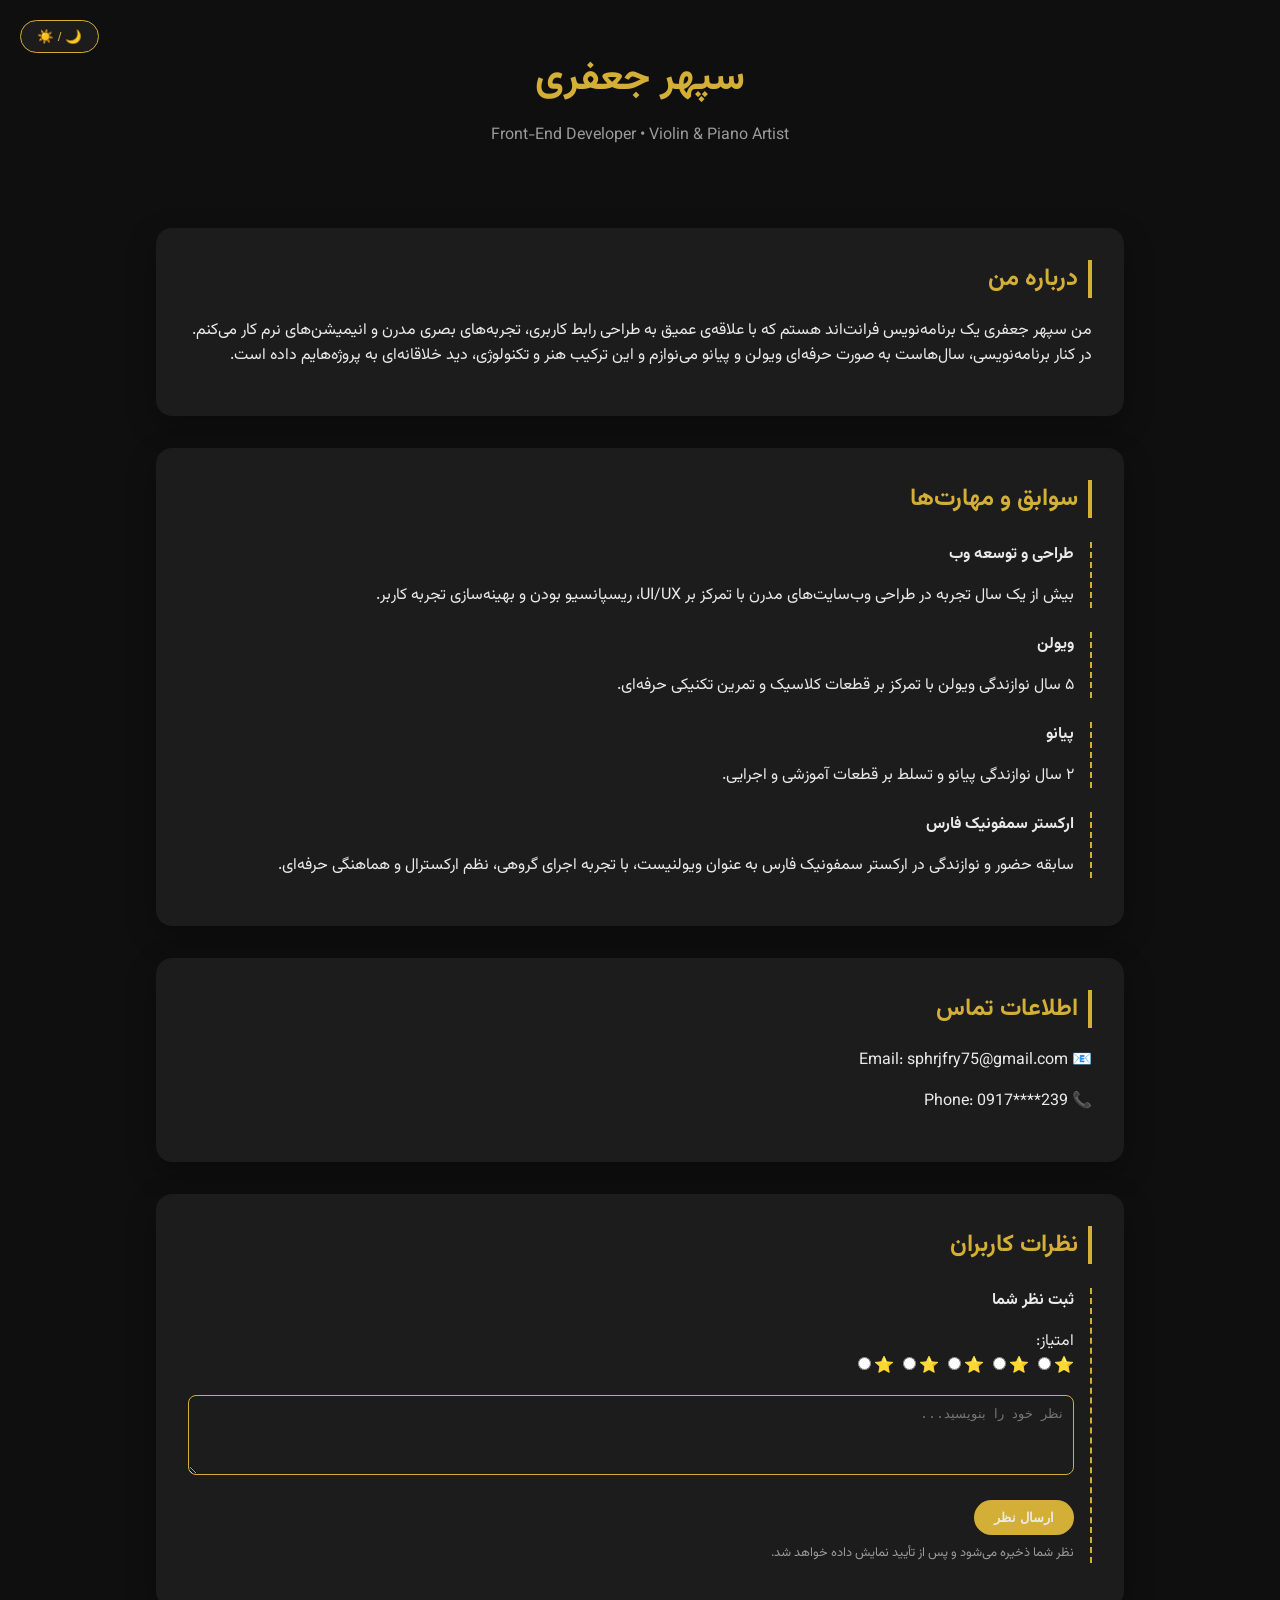
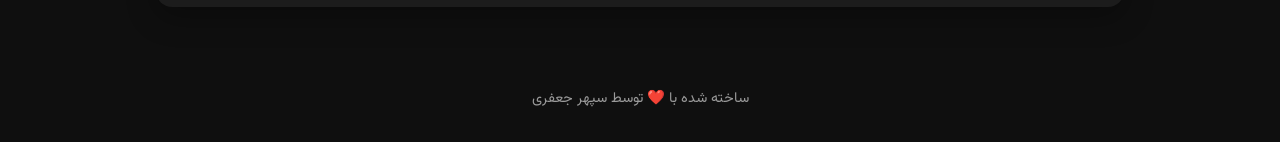
==== index.html @ 90c1af30 "Update index.html" ====
<!DOCTYPE html>
<html lang="fa" dir="rtl">
<head>
  <meta charset="UTF-8" />
  <meta name="viewport" content="width=device-width, initial-scale=1.0" />
  <title>رزومه سپهر جعفری | Sepehr Jafari</title>
  <meta name="google-site-verification" content="ZK2wuOzeRr2LqJ8RXQQLrnfOrFVLH0d0a2nVLDdTAMw" />
  <meta
      name="description"
      content="رزومه رسمی سپهر جعفری(Sepehr Jafari), برنامه نویس فرانت اند و نوازنده ویولن و پیانو.مشاهده سوابق و مهارت ها و راه های ارتباطی."
    />
    <meta
      name="keywords"
      content="سپهر جعفری,رزومه سپهر جعفری.Sepehr Jafari,برنامه نویس,ویولن,پیانو,فرانت اند"
    />
    <script type="application/ld+json">
      {
        "@context": "https://schema.org",
        "@type": "Person",
        "name": "سپهر جعفری",
        "alternateName": "Sepehr Jafari",
        "jobTitle": "Front-End Developer",
        "url": "https://sepi20250.github.io/Rezoome/",
        "email": "mailto:sphrjfry75@gmail.com"
      }
    </script>
  <!-- Fonts -->
  <link href="https://fonts.googleapis.com/css2?family=Vazirmatn:wght@300;400;600;800&display=swap" rel="stylesheet"> 
  <link rel="icon" type="image/png" href="SJ-logo.png" />

  <style>
    :root {
      --bg: #0f0f0f;
      --card: #1c1c1c;
      --text: #eaeaea;
      --gold: #d4af37;
      --muted: #9a9a9a;
    }

    body.light {
      --bg: #f5f5f5;
      --card: #ffffff;
      --text: #1a1a1a;
      --gold: #b89b2e;
      --muted: #666;
    }

    * { box-sizing: border-box; }

    body {
      margin: 0;
      font-family: 'Vazirmatn', sans-serif;
      background: var(--bg);
      color: var(--text);
      transition: background 0.4s, color 0.4s;
    }

    header {
      padding: 3rem 1rem;
      text-align: center;
      animation: fadeDown 1s ease;
    }

    header h1 {
      font-size: 2.5rem;
      margin: 0;
      color: var(--gold);
    }

    header p {
      margin-top: 0.8rem;
      color: var(--muted);
    }

    .toggle {
      position: fixed;
      top: 20px;
      left: 20px;
      background: var(--card);
      border: 1px solid var(--gold);
      color: var(--gold);
      padding: 0.5rem 1rem;
      border-radius: 30px;
      cursor: pointer;
      transition: 0.3s;
    }

    .container {
      max-width: 1000px;
      margin: auto;
      padding: 1rem;
    }

    .section {
      background: var(--card);
      border-radius: 16px;
      padding: 2rem;
      margin-bottom: 2rem;
      box-shadow: 0 10px 30px rgba(0,0,0,0.3);
      animation: fadeUp 1s ease;
    }

    .section h2 {
      margin-top: 0;
      color: var(--gold);
      border-right: 4px solid var(--gold);
      padding-right: 10px;
    }

    .job {
      margin-top: 1.5rem;
      padding-right: 1rem;
      border-right: 2px dashed var(--gold);
      animation: slideIn 1.2s ease;
    }

    footer {
      text-align: center;
      padding: 2rem;
      color: var(--muted);
      font-size: 0.9rem;
    }

    @keyframes fadeUp {
      from { opacity: 0; transform: translateY(30px); }
      to { opacity: 1; transform: translateY(0); }
    }

    @keyframes fadeDown {
      from { opacity: 0; transform: translateY(-30px); }
      to { opacity: 1; transform: translateY(0); }
    }

    @keyframes slideIn {
      from { opacity: 0; transform: translateX(40px); }
      to { opacity: 1; transform: translateX(0); }
    }

    /* فرم نظرات */
    form textarea {
      width:100%;
      min-height:80px;
      border-radius:8px;
      padding:10px;
      background: var(--card);
      color: var(--text);
      border:1px solid var(--gold);
    }

    form button {
      background: var(--gold);
      border:none;
      padding:10px 20px;
      border-radius:20px;
      cursor:pointer;
      color: var(--dark);
      font-weight: bold;
    }

    #successMessage {
      color: limegreen;
      margin-top: 10px;
      font-weight: bold;
      display:none;
    }

  </style>
</head>

<body>
  <button class="toggle" onclick="toggleTheme()">🌙 / ☀️</button>

  <header>
    <h1>سپهر جعفری</h1>
    <p>Front-End Developer • Violin & Piano Artist</p>
  </header>

  <div class="container">

    <section class="section">
      <h2>درباره من</h2>
      <p>
        من سپهر جعفری یک برنامه‌نویس فرانت‌اند هستم که با علاقه‌ی عمیق به طراحی رابط کاربری، تجربه‌های بصری مدرن و انیمیشن‌های نرم کار می‌کنم.
        در کنار برنامه‌نویسی، سال‌هاست به صورت حرفه‌ای ویولن و پیانو می‌نوازم و این ترکیب هنر و تکنولوژی، دید خلاقانه‌ای به پروژه‌هایم داده است.
      </p>
    </section>

    <section class="section">
      <h2>سوابق و مهارت‌ها</h2>

      <div class="job">
        <strong>طراحی و توسعه وب</strong>
        <p>بیش از یک سال تجربه در طراحی وب‌سایت‌های مدرن با تمرکز بر UI/UX، ریسپانسیو بودن و بهینه‌سازی تجربه کاربر.</p>
      </div>

      <div class="job">
        <strong>ویولن</strong>
        <p>۵ سال نوازندگی ویولن با تمرکز بر قطعات کلاسیک و تمرین تکنیکی حرفه‌ای.</p>
      </div>

      <div class="job">
        <strong>پیانو</strong>
        <p>۲ سال نوازندگی پیانو و تسلط بر قطعات آموزشی و اجرایی.</p> 
      </div>

      <div class="job">
        <strong>ارکستر سمفونیک فارس</strong>
        <p>سابقه حضور و نوازندگی در ارکستر سمفونیک فارس به عنوان ویولنیست، با تجربه اجرای گروهی، نظم ارکسترال و هماهنگی حرفه‌ای.</p>
      </div>

    </section>

    <section class="section">
      <h2>اطلاعات تماس</h2>
      <p>📧 Email: sphrjfry75@gmail.com</p>
      <p>📞 Phone: 0917****239</p>
    </section>

    <section class="section">
      <h2>نظرات کاربران</h2>

      <div id="comments-container">
        <!-- نظرات تأیید شده بعد از مدیریت شما ظاهر می‌شوند -->
      </div>

      <form id="commentForm" class="job">
        <strong>ثبت نظر شما</strong>
        <p>
          <label>امتیاز:</label><br>
          <label>⭐</label><input type="radio" name="rate" value="1"> 
          <label>⭐</label><input type="radio" name="rate" value="2"> 
          <label>⭐</label><input type="radio" name="rate" value="3"> 
          <label>⭐</label><input type="radio" name="rate" value="4"> 
          <label>⭐</label><input type="radio" name="rate" value="5">
        </p>
        <p>
          <textarea name="comment" placeholder="نظر خود را بنویسید..."></textarea>
        </p>
        <button type="submit">ارسال نظر</button>
        <p style="font-size:0.8rem;color:var(--muted);margin-top:8px;">
          نظر شما ذخیره می‌شود و پس از تأیید نمایش داده خواهد شد.
        </p>
      </form>

      <div id="successMessage">نظر شما با موفقیت ثبت شد ✅</div>
    </section>

  </div>

  <footer>
    ساخته شده با ❤️ توسط سپهر جعفری
  </footer>

  <script>
    function toggleTheme() {
      document.body.classList.toggle('light');
    }

    const form = document.getElementById('commentForm');
    const successMessage = document.getElementById('successMessage');

    const WEB_APP_URL = "https://script.google.com/macros/s/AKfycbxsrmtbGvJ7hUkXU_d-tNSjObV3Rjd9CH8JJLTgwZbZOoZhebL_M8txzV5xG2Ny3pK9/exec"; // جایگزین لینک Web App خودت کن

    form.addEventListener('submit', e => {
      e.preventDefault();
      const formData = new FormData(form);
      const data = new URLSearchParams(formData);

      fetch(WEB_APP_URL, {
        method:'POST',
        body: data
      })
      .then(resp => {
        if(resp.ok){
          successMessage.style.display = 'block';
          form.reset();
          setTimeout(()=> successMessage.style.display='none', 3000);
        } else {
          alert("ارسال نظر با مشکل مواجه شد.");
        }
      })
      .catch(err=>{
        alert("ارسال نظر با مشکل مواجه شد.");
        console.error(err);
      });
    });
  </script>

</body>
</html>
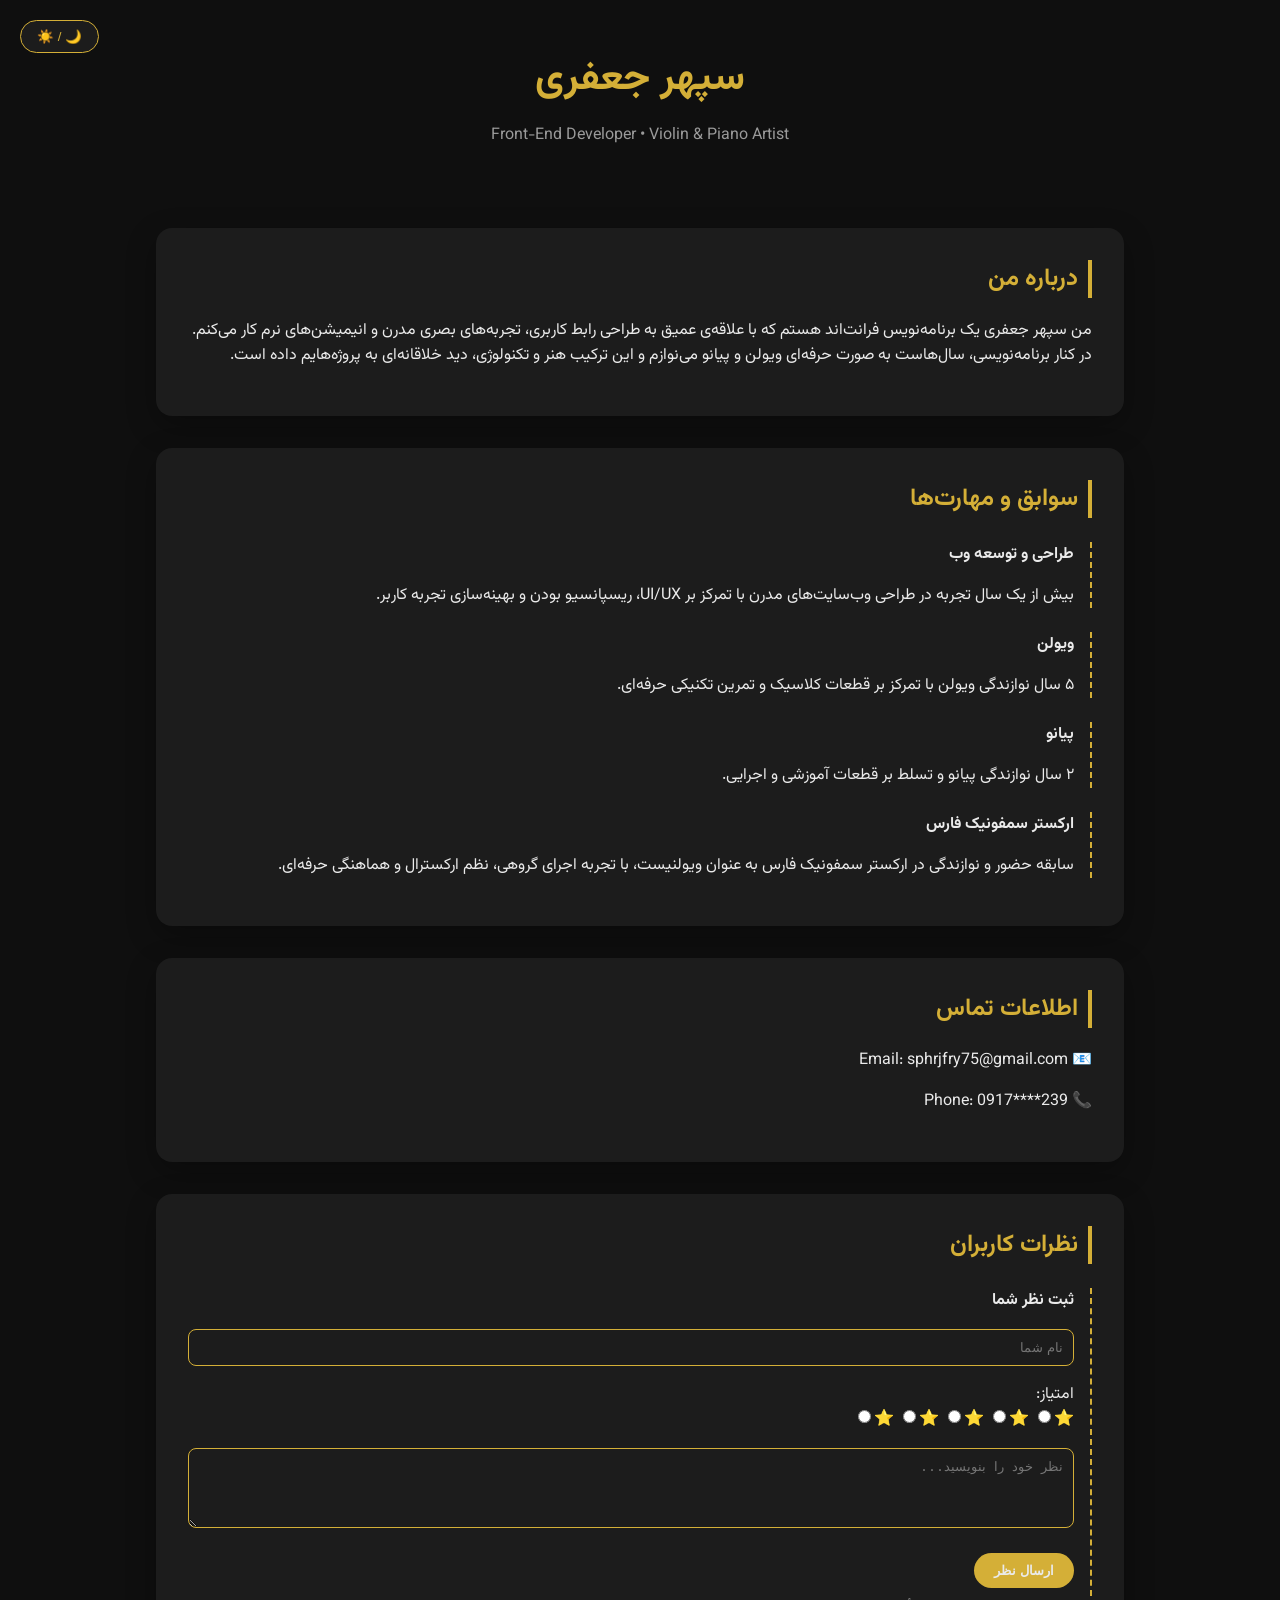
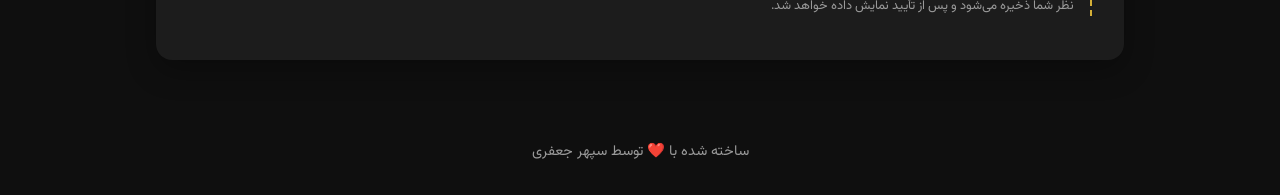
==== commit d8c15627: "Update index.html" ====
--- a/index.html
+++ b/index.html
@@ -226,6 +226,22 @@
       <form id="commentForm" class="job">
         <strong>ثبت نظر شما</strong>
         <p>
+            <input
+              type="text"
+              name="name"
+              placeholder="نام شما"
+              required
+              style="
+                width: 100%;
+                padding: 10px;
+                border-radius: 8px;
+                border: 1px solid var(--gold);
+                background: var(--card);
+                color: var(--text);
+              "
+            />
+          </p>
+        <p>
           <label>امتیاز:</label><br>
           <label>⭐</label><input type="radio" name="rate" value="1"> 
           <label>⭐</label><input type="radio" name="rate" value="2"> 
@@ -268,7 +284,7 @@
 
       fetch(WEB_APP_URL, {
         method:'POST',
-        body: data
+        body: formData
       })
       .then(resp => {
         if(resp.ok){
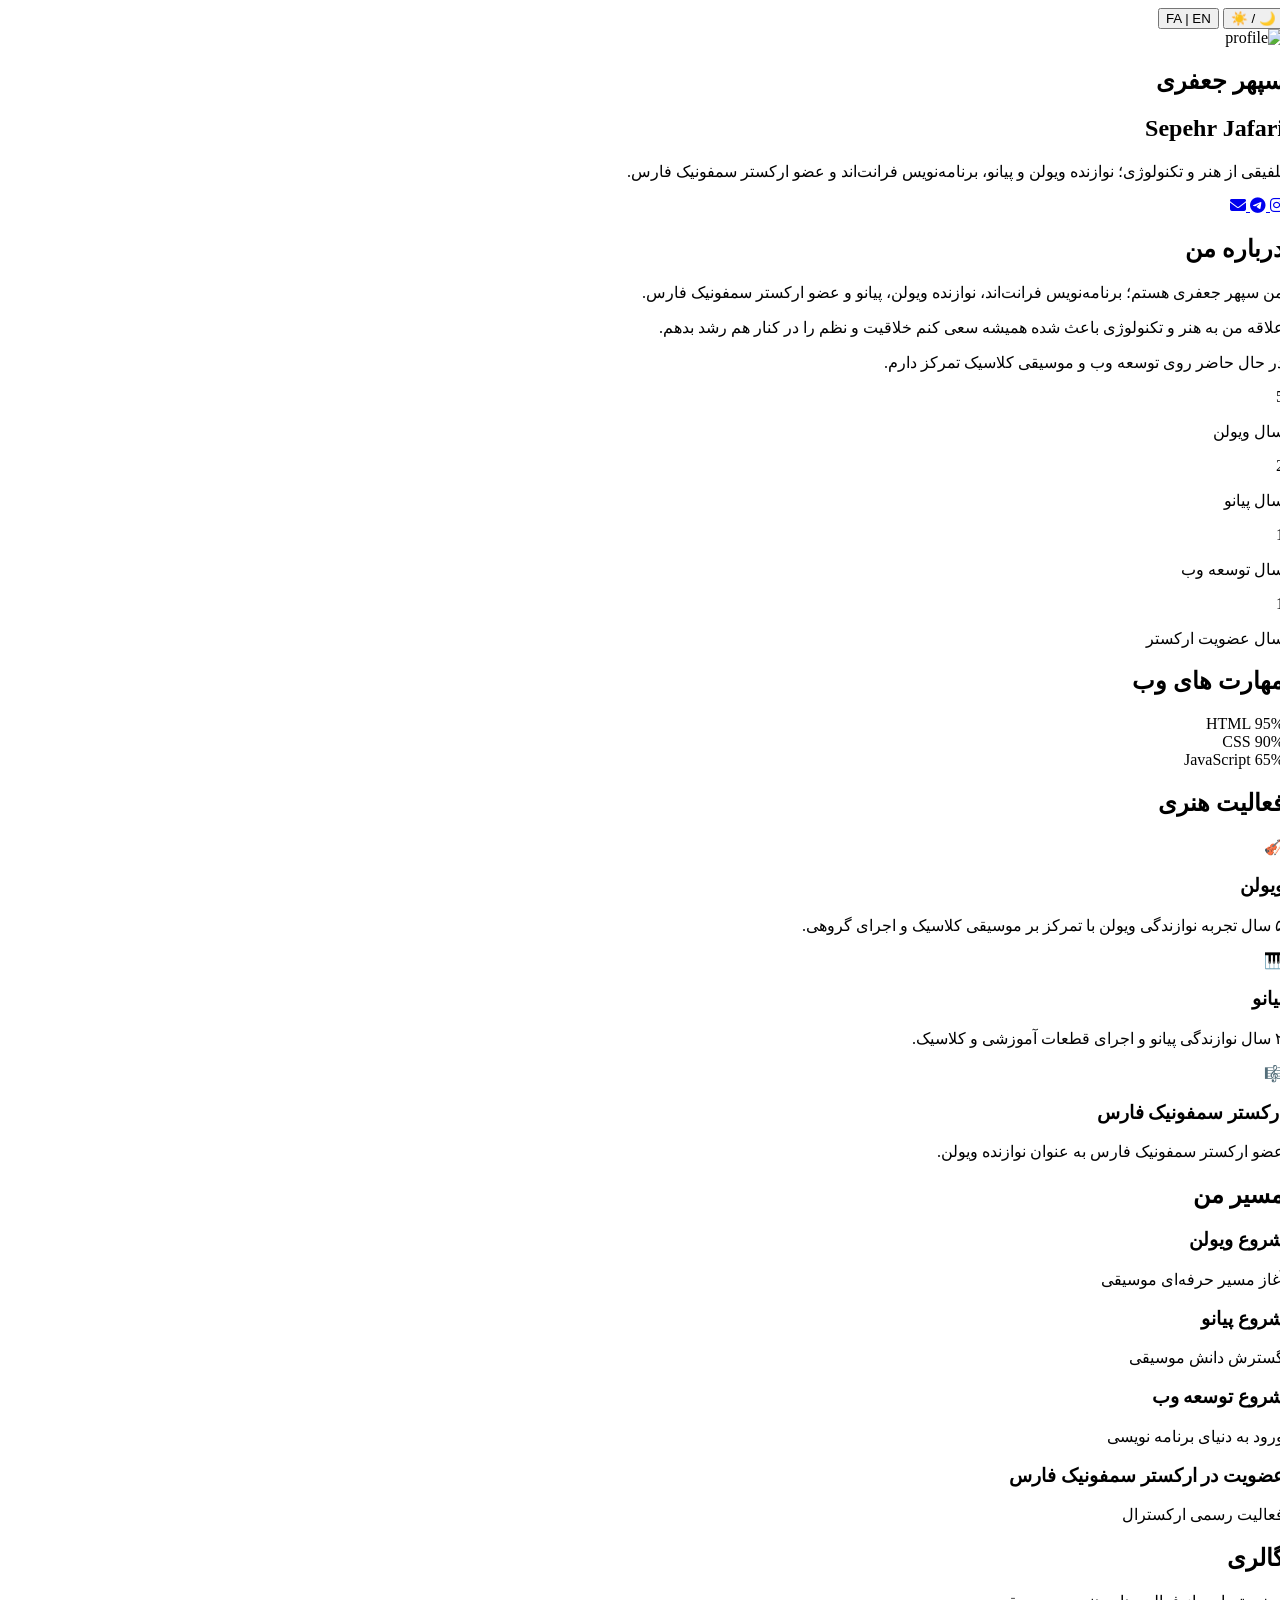
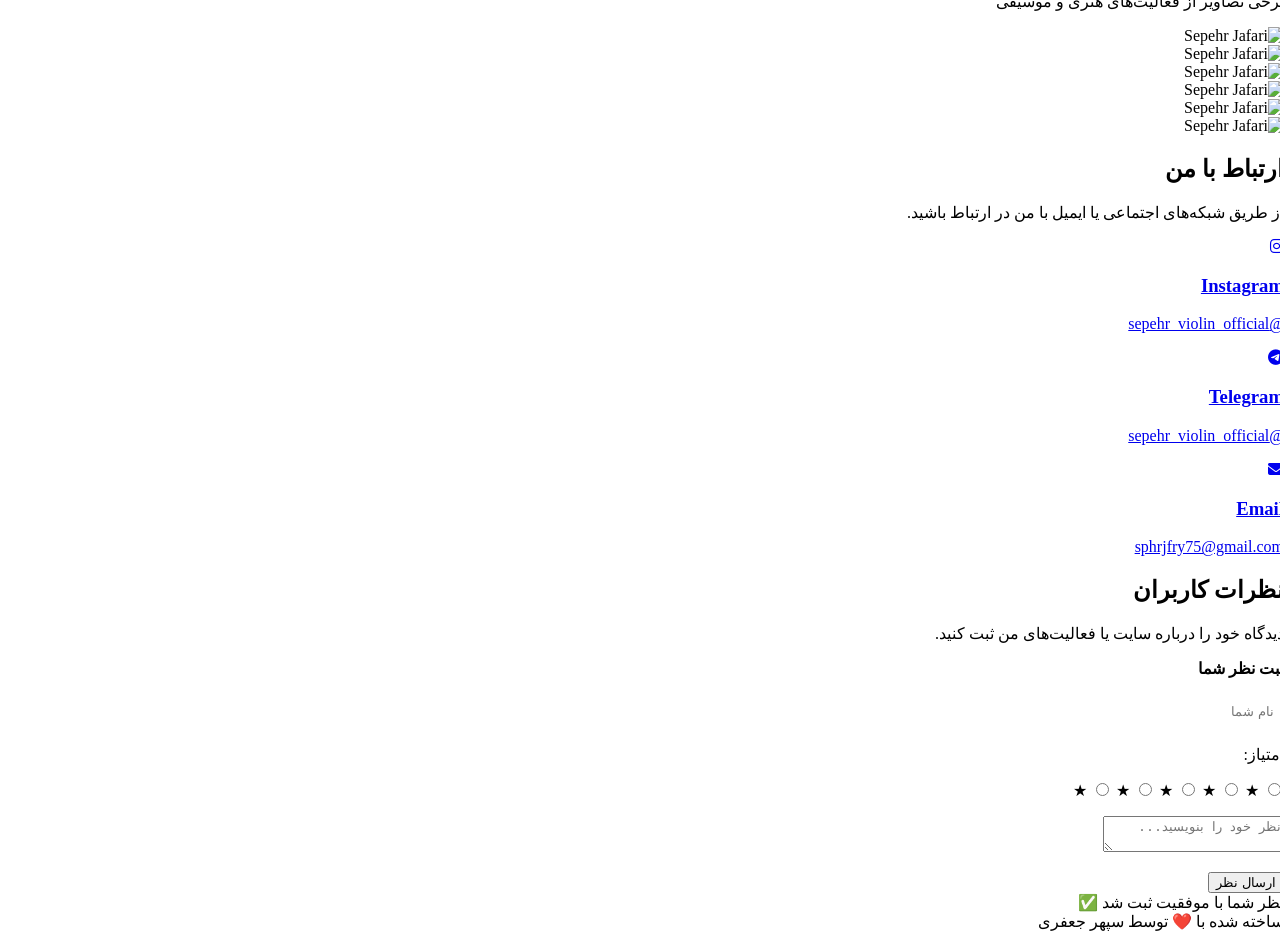
==== commit 4bb32d31: "Update index.html" ====
--- a/index.html
+++ b/index.html
@@ -1,19 +1,15 @@
-<!DOCTYPE html>
+<!doctype html>
 <html lang="fa" dir="rtl">
+
 <head>
   <meta charset="UTF-8" />
   <meta name="viewport" content="width=device-width, initial-scale=1.0" />
   <title>رزومه سپهر جعفری | Sepehr Jafari</title>
-  <meta name="google-site-verification" content="ZK2wuOzeRr2LqJ8RXQQLrnfOrFVLH0d0a2nVLDdTAMw" />
-  <meta
-      name="description"
-      content="رزومه رسمی سپهر جعفری(Sepehr Jafari), برنامه نویس فرانت اند و نوازنده ویولن و پیانو.مشاهده سوابق و مهارت ها و راه های ارتباطی."
-    />
-    <meta
-      name="keywords"
-      content="سپهر جعفری,رزومه سپهر جعفری.Sepehr Jafari,برنامه نویس,ویولن,پیانو,فرانت اند"
-    />
-    <script type="application/ld+json">
+  <meta name="google-site-verification" content="eIqOypCG2LKyDLPdKROGvWo79_T2tNdqdO-DbBHqFkk" />
+  <meta name="description"
+    content="رزومه رسمی سپهر جعفری(Sepehr Jafari), برنامه نویس فرانت اند و نوازنده ویولن و پیانو.مشاهده سوابق و مهارت ها و راه های ارتباطی." />
+  <meta name="keywords" content="سپهر جعفری,رزومه سپهر جعفری.Sepehr Jafari,برنامه نویس,ویولن,پیانو,فرانت اند" />
+  <script type="application/ld+json">
       {
         "@context": "https://schema.org",
         "@type": "Person",
@@ -25,282 +21,334 @@
       }
     </script>
   <!-- Fonts -->
-  <link href="https://fonts.googleapis.com/css2?family=Vazirmatn:wght@300;400;600;800&display=swap" rel="stylesheet"> 
-  <link rel="icon" type="image/png" href="SJ-logo.png" />
-
-  <style>
-    :root {
-      --bg: #0f0f0f;
-      --card: #1c1c1c;
-      --text: #eaeaea;
-      --gold: #d4af37;
-      --muted: #9a9a9a;
-    }
-
-    body.light {
-      --bg: #f5f5f5;
-      --card: #ffffff;
-      --text: #1a1a1a;
-      --gold: #b89b2e;
-      --muted: #666;
-    }
-
-    * { box-sizing: border-box; }
-
-    body {
-      margin: 0;
-      font-family: 'Vazirmatn', sans-serif;
-      background: var(--bg);
-      color: var(--text);
-      transition: background 0.4s, color 0.4s;
-    }
-
-    header {
-      padding: 3rem 1rem;
-      text-align: center;
-      animation: fadeDown 1s ease;
-    }
-
-    header h1 {
-      font-size: 2.5rem;
-      margin: 0;
-      color: var(--gold);
-    }
-
-    header p {
-      margin-top: 0.8rem;
-      color: var(--muted);
-    }
-
-    .toggle {
-      position: fixed;
-      top: 20px;
-      left: 20px;
-      background: var(--card);
-      border: 1px solid var(--gold);
-      color: var(--gold);
-      padding: 0.5rem 1rem;
-      border-radius: 30px;
-      cursor: pointer;
-      transition: 0.3s;
-    }
-
-    .container {
-      max-width: 1000px;
-      margin: auto;
-      padding: 1rem;
-    }
-
-    .section {
-      background: var(--card);
-      border-radius: 16px;
-      padding: 2rem;
-      margin-bottom: 2rem;
-      box-shadow: 0 10px 30px rgba(0,0,0,0.3);
-      animation: fadeUp 1s ease;
-    }
-
-    .section h2 {
-      margin-top: 0;
-      color: var(--gold);
-      border-right: 4px solid var(--gold);
-      padding-right: 10px;
-    }
-
-    .job {
-      margin-top: 1.5rem;
-      padding-right: 1rem;
-      border-right: 2px dashed var(--gold);
-      animation: slideIn 1.2s ease;
-    }
-
-    footer {
-      text-align: center;
-      padding: 2rem;
-      color: var(--muted);
-      font-size: 0.9rem;
-    }
-
-    @keyframes fadeUp {
-      from { opacity: 0; transform: translateY(30px); }
-      to { opacity: 1; transform: translateY(0); }
-    }
-
-    @keyframes fadeDown {
-      from { opacity: 0; transform: translateY(-30px); }
-      to { opacity: 1; transform: translateY(0); }
-    }
-
-    @keyframes slideIn {
-      from { opacity: 0; transform: translateX(40px); }
-      to { opacity: 1; transform: translateX(0); }
-    }
-
-    /* فرم نظرات */
-    form textarea {
-      width:100%;
-      min-height:80px;
-      border-radius:8px;
-      padding:10px;
-      background: var(--card);
-      color: var(--text);
-      border:1px solid var(--gold);
-    }
-
-    form button {
-      background: var(--gold);
-      border:none;
-      padding:10px 20px;
-      border-radius:20px;
-      cursor:pointer;
-      color: var(--dark);
-      font-weight: bold;
-    }
-
-    #successMessage {
-      color: limegreen;
-      margin-top: 10px;
-      font-weight: bold;
-      display:none;
-    }
-
-  </style>
+  <link href="https://fonts.googleapis.com/css2?family=Vazirmatn:wght@300;400;600;800&display=swap" rel="stylesheet" />
+  <!-- Favicon -->
+  <link rel="icon" type="image/png" href="./assets/images/SJ-logo.png" />
+  <link rel="stylesheet" href="https://cdnjs.cloudflare.com/ajax/libs/font-awesome/6.5.1/css/all.min.css" />
+  <link rel="stylesheet" href="./assets/css/style.css">
 </head>
 
 <body>
-  <button class="toggle" onclick="toggleTheme()">🌙 / ☀️</button>
-
-  <header>
-    <h1>سپهر جعفری</h1>
-    <p>Front-End Developer • Violin & Piano Artist</p>
-  </header>
+  <section class="hero">
+    <div class="hero-buttons">
+      <button id="toggleTheme" onclick="toggleTheme()">🌙 / ☀️</button>
+      <button id="langToggle">FA | EN</button>
+    </div>
+
+    <div class="profile-wrapper">
+      <div class="profile-image">
+        <img src="./assets/images/sepehr2.jpg" alt="profile" />
+      </div>
+
+      <h1 class="hero-title" id="heroName">سپهر جعفری</h1>
+
+      <h2 class="hero-subtitle" id="heroSubtitle">Sepehr Jafari</h2>
+
+      <div class="typing-container">
+        <span id="typing"></span>
+      </div>
+
+      <p class="hero-description" id="heroDesc">
+        تلفیقی از هنر و تکنولوژی؛ نوازنده ویولن و پیانو، برنامه‌نویس فرانت‌اند
+        و عضو ارکستر سمفونیک فارس.
+      </p>
+
+      <div class="social-links">
+        <a href="https://instagram.com/sepehr_violin_official" target="_blank" class="social-btn">
+          <i class="fab fa-instagram"></i>
+        </a>
+
+        <a href="https://t.me/sepehr_violin_official" target="_blank" class="social-btn">
+          <i class="fab fa-telegram"></i>
+        </a>
+
+        <a href="mailto:sphrjfry75@gmail.com" class="social-btn">
+          <i class="fas fa-envelope"></i>
+        </a>
+      </div>
+    </div>
+  </section>
 
   <div class="container">
-
-    <section class="section">
-      <h2>درباره من</h2>
-      <p>
-        من سپهر جعفری یک برنامه‌نویس فرانت‌اند هستم که با علاقه‌ی عمیق به طراحی رابط کاربری، تجربه‌های بصری مدرن و انیمیشن‌های نرم کار می‌کنم.
-        در کنار برنامه‌نویسی، سال‌هاست به صورت حرفه‌ای ویولن و پیانو می‌نوازم و این ترکیب هنر و تکنولوژی، دید خلاقانه‌ای به پروژه‌هایم داده است.
+    <section class="section about-section">
+      <h2 id="aboutTitle">درباره من</h2>
+
+      <div class="about-grid">
+        <div class="about-text">
+          <p id="aboutText">
+            من سپهر جعفری هستم؛ برنامه‌نویس فرانت‌اند، نوازنده ویولن، پیانو و
+            عضو ارکستر سمفونیک فارس.
+          </p>
+
+          <p id="aboutText2">
+            علاقه من به هنر و تکنولوژی باعث شده همیشه سعی کنم خلاقیت و نظم را
+            در کنار هم رشد بدهم.
+          </p>
+
+          <p id="aboutText3">
+            در حال حاضر روی توسعه وب و موسیقی کلاسیک تمرکز دارم.
+          </p>
+        </div>
+
+        <div class="stats-grid">
+          <div class="stat-card">
+            <span>5</span>
+            <p id="stat1">سال ویولن</p>
+          </div>
+
+          <div class="stat-card">
+            <span>2</span>
+            <p id="stat2">سال پیانو</p>
+          </div>
+
+          <div class="stat-card">
+            <span>1</span>
+            <p id="stat3">سال توسعه وب</p>
+          </div>
+
+          <div class="stat-card">
+            <span>1</span>
+            <p id="stat4">سال عضویت ارکستر</p>
+          </div>
+        </div>
+      </div>
+    </section>
+
+    <section class="section">
+      <h2 id="skillsTitle">مهارت های وب</h2>
+
+      <div class="skill">
+        <div class="skill-title">
+          HTML
+          <span>95%</span>
+        </div>
+
+        <div class="skill-bar">
+          <div class="skill-fill" style="width: 95%"></div>
+        </div>
+      </div>
+
+      <div class="skill">
+        <div class="skill-title">
+          CSS
+          <span>90%</span>
+        </div>
+
+        <div class="skill-bar">
+          <div class="skill-fill" style="width: 90%"></div>
+        </div>
+      </div>
+
+      <div class="skill">
+        <div class="skill-title">
+          JavaScript
+          <span>65%</span>
+        </div>
+
+        <div class="skill-bar">
+          <div class="skill-fill" style="width: 65%"></div>
+        </div>
+      </div>
+    </section>
+
+    <section class="section">
+      <h2 id="musicTitle">فعالیت هنری</h2>
+
+      <div class="music-grid">
+        <div class="music-card">
+          <div class="music-icon">🎻</div>
+          <h3 id="violinTitle">ویولن</h3>
+          <p id="violinText">
+            ۵ سال تجربه نوازندگی ویولن با تمرکز بر موسیقی کلاسیک و اجرای
+            گروهی.
+          </p>
+        </div>
+
+        <div class="music-card">
+          <div class="music-icon">🎹</div>
+          <h3 id="pianoTitle">پیانو</h3>
+          <p id="pianoText">
+            ۲ سال نوازندگی پیانو و اجرای قطعات آموزشی و کلاسیک.
+          </p>
+        </div>
+
+        <div class="music-card">
+          <div class="music-icon">🎼</div>
+          <h3 id="orchestraTitle">ارکستر سمفونیک فارس</h3>
+          <p id="orchestraText">
+            عضو ارکستر سمفونیک فارس به عنوان نوازنده ویولن.
+          </p>
+        </div>
+      </div>
+    </section>
+
+    <section class="section">
+      <h2 id="timelineTitle">مسیر من</h2>
+
+      <div class="timeline">
+        <div class="timeline-item">
+          <div class="timeline-dot"></div>
+          <div class="timeline-content">
+            <h3 id="t1title">شروع ویولن</h3>
+            <p id="t1text">آغاز مسیر حرفه‌ای موسیقی</p>
+          </div>
+        </div>
+
+        <div class="timeline-item">
+          <div class="timeline-dot"></div>
+          <div class="timeline-content">
+            <h3 id="t2title">شروع پیانو</h3>
+            <p id="t2text">گسترش دانش موسیقی</p>
+          </div>
+        </div>
+
+        <div class="timeline-item">
+          <div class="timeline-dot"></div>
+          <div class="timeline-content">
+            <h3 id="t3title">شروع توسعه وب</h3>
+            <p id="t3text">ورود به دنیای برنامه نویسی</p>
+          </div>
+        </div>
+
+        <div class="timeline-item">
+          <div class="timeline-dot"></div>
+          <div class="timeline-content">
+            <h3 id="t4title">عضویت در ارکستر سمفونیک فارس</h3>
+            <p id="t4text">فعالیت رسمی ارکسترال</p>
+          </div>
+        </div>
+      </div>
+    </section>
+
+    <section class="section">
+      <h2 id="galleryTitle">گالری</h2>
+
+      <p class="gallery-text" id="galleryText">
+        برخی تصاویر از فعالیت‌های هنری و موسیقی
       </p>
-    </section>
-
-    <section class="section">
-      <h2>سوابق و مهارت‌ها</h2>
-
-      <div class="job">
-        <strong>طراحی و توسعه وب</strong>
-        <p>بیش از یک سال تجربه در طراحی وب‌سایت‌های مدرن با تمرکز بر UI/UX، ریسپانسیو بودن و بهینه‌سازی تجربه کاربر.</p>
-      </div>
-
-      <div class="job">
-        <strong>ویولن</strong>
-        <p>۵ سال نوازندگی ویولن با تمرکز بر قطعات کلاسیک و تمرین تکنیکی حرفه‌ای.</p>
-      </div>
-
-      <div class="job">
-        <strong>پیانو</strong>
-        <p>۲ سال نوازندگی پیانو و تسلط بر قطعات آموزشی و اجرایی.</p> 
-      </div>
-
-      <div class="job">
-        <strong>ارکستر سمفونیک فارس</strong>
-        <p>سابقه حضور و نوازندگی در ارکستر سمفونیک فارس به عنوان ویولنیست، با تجربه اجرای گروهی، نظم ارکسترال و هماهنگی حرفه‌ای.</p>
-      </div>
-
-    </section>
-
-    <section class="section">
-      <h2>اطلاعات تماس</h2>
-      <p>📧 Email: sphrjfry75@gmail.com</p>
-      <p>📞 Phone: 0917****239</p>
-    </section>
-
-    <section class="section">
-      <h2>نظرات کاربران</h2>
+
+      <div class="gallery-grid">
+        <div class="gallery-item">
+          <img src="./assets/images/orchestra1.jpg" alt="Sepehr Jafari" />
+        </div>
+
+        <div class="gallery-item">
+          <img src="./assets/images/orchestra2.jpg" alt="Sepehr Jafari" />
+        </div>
+
+        <div class="gallery-item">
+          <img src="./assets/images/orchestra3.jpg" alt="Sepehr Jafari" />
+        </div>
+
+        <div class="gallery-item">
+          <img src="./assets/images/orchestra4.jpg" alt="Sepehr Jafari" />
+        </div>
+
+        <div class="gallery-item">
+          <img src="./assets/images/orchestra5.jpg" alt="Sepehr Jafari" />
+        </div>
+
+        <div class="gallery-item">
+          <img src="./assets/images/orchestra6.jpg" alt="Sepehr Jafari" />
+        </div>
+      </div>
+    </section>
+
+    <section class="section">
+      <h2 id="contactTitle">ارتباط با من</h2>
+
+      <p class="contact-text" id="contactText">
+        از طریق شبکه‌های اجتماعی یا ایمیل با من در ارتباط باشید.
+      </p>
+
+      <div class="contact-grid">
+        <a href="https://instagram.com/sepehr_violin_official" target="_blank" class="contact-card">
+          <div class="contact-icon">
+            <i class="fab fa-instagram"></i>
+          </div>
+
+          <h3>Instagram</h3>
+
+          <p>@sepehr_violin_official</p>
+        </a>
+
+        <a href="https://t.me/sepehr_violin_official" target="_blank" class="contact-card">
+          <div class="contact-icon">
+            <i class="fab fa-telegram"></i>
+          </div>
+
+          <h3>Telegram</h3>
+
+          <p>@sepehr_violin_official</p>
+        </a>
+
+        <a href="mailto:sphrjfry75@gmail.com" class="contact-card">
+          <div class="contact-icon">
+            <i class="fas fa-envelope"></i>
+          </div>
+
+          <h3>Email</h3>
+
+          <p>sphrjfry75@gmail.com</p>
+        </a>
+      </div>
+    </section>
+
+    <section class="section">
+      <h2 id="commentsTitle">نظرات کاربران</h2>
+      <p class="comment-desc" id="commentDesc">
+        دیدگاه خود را درباره سایت یا فعالیت‌های من ثبت کنید.
+      </p>
 
       <div id="comments-container">
         <!-- نظرات تأیید شده بعد از مدیریت شما ظاهر می‌شوند -->
       </div>
 
       <form id="commentForm" class="job">
-        <strong>ثبت نظر شما</strong>
+        <strong id="commentFormTitle">ثبت نظر شما</strong>
         <p>
-            <input
-              type="text"
-              name="name"
-              placeholder="نام شما"
-              required
-              style="
+          <input id="nameInput" type="text" name="name" placeholder="نام شما" required style="
                 width: 100%;
                 padding: 10px;
                 border-radius: 8px;
                 border: 1px solid var(--gold);
                 background: var(--card);
                 color: var(--text);
-              "
-            />
-          </p>
-        <p>
-          <label>امتیاز:</label><br>
-          <label>⭐</label><input type="radio" name="rate" value="1"> 
-          <label>⭐</label><input type="radio" name="rate" value="2"> 
-          <label>⭐</label><input type="radio" name="rate" value="3"> 
-          <label>⭐</label><input type="radio" name="rate" value="4"> 
-          <label>⭐</label><input type="radio" name="rate" value="5">
+              " />
         </p>
         <p>
-          <textarea name="comment" placeholder="نظر خود را بنویسید..."></textarea>
+          <label id="rateLabel">امتیاز:</label>
+
+        <div class="rating">
+          <input type="radio" name="rate" id="star5" value="5">
+          <label for="star5">★</label>
+
+          <input type="radio" name="rate" id="star4" value="4">
+          <label for="star4">★</label>
+
+          <input type="radio" name="rate" id="star3" value="3">
+          <label for="star3">★</label>
+
+          <input type="radio" name="rate" id="star2" value="2">
+          <label for="star2">★</label>
+
+          <input type="radio" name="rate" id="star1" value="1">
+          <label for="star1">★</label>
+        </div>
         </p>
-        <button type="submit">ارسال نظر</button>
-        <p style="font-size:0.8rem;color:var(--muted);margin-top:8px;">
-          نظر شما ذخیره می‌شود و پس از تأیید نمایش داده خواهد شد.
+        <p>
+          <textarea id="commentInput" name="comment" placeholder="نظر خود را بنویسید..."></textarea>
         </p>
+        <button id="submitBtn" type="submit">ارسال نظر</button>
       </form>
 
       <div id="successMessage">نظر شما با موفقیت ثبت شد ✅</div>
     </section>
-
   </div>
 
-  <footer>
-    ساخته شده با ❤️ توسط سپهر جعفری
-  </footer>
-
-  <script>
-    function toggleTheme() {
-      document.body.classList.toggle('light');
-    }
-
-    const form = document.getElementById('commentForm');
-    const successMessage = document.getElementById('successMessage');
-
-    const WEB_APP_URL = "https://script.google.com/macros/s/AKfycbxsrmtbGvJ7hUkXU_d-tNSjObV3Rjd9CH8JJLTgwZbZOoZhebL_M8txzV5xG2Ny3pK9/exec"; // جایگزین لینک Web App خودت کن
-
-    form.addEventListener('submit', e => {
-      e.preventDefault();
-      const formData = new FormData(form);
-      const data = new URLSearchParams(formData);
-
-      fetch(WEB_APP_URL, {
-        method:'POST',
-        body: formData
-      })
-      .then(resp => {
-        if(resp.ok){
-          successMessage.style.display = 'block';
-          form.reset();
-          setTimeout(()=> successMessage.style.display='none', 3000);
-        } else {
-          alert("ارسال نظر با مشکل مواجه شد.");
-        }
-      })
-      .catch(err=>{
-        alert("ارسال نظر با مشکل مواجه شد.");
-        console.error(err);
-      });
-    });
-  </script>
-
+  <footer id="footerText">ساخته شده با ❤️ توسط سپهر جعفری</footer>
+
+  <script src="./assets/javascript/script.js"></script>
 </body>
+
 </html>
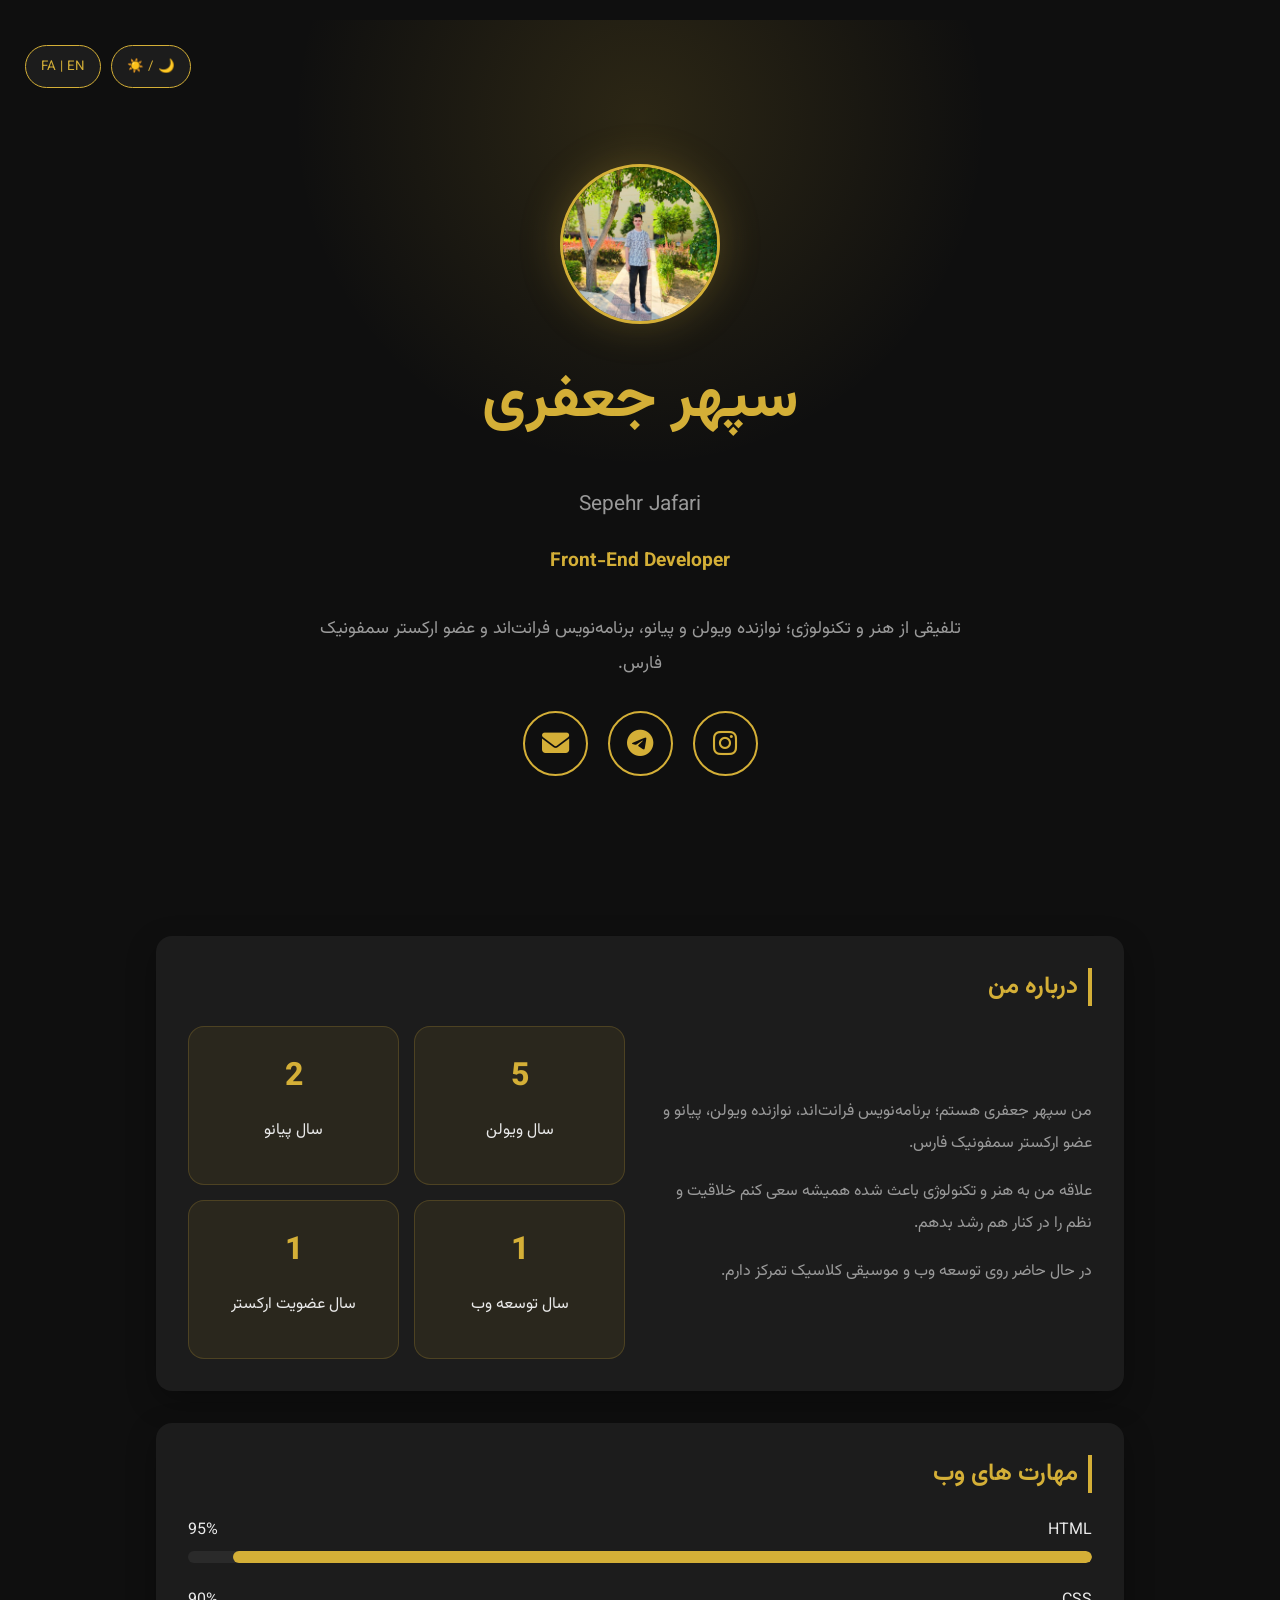
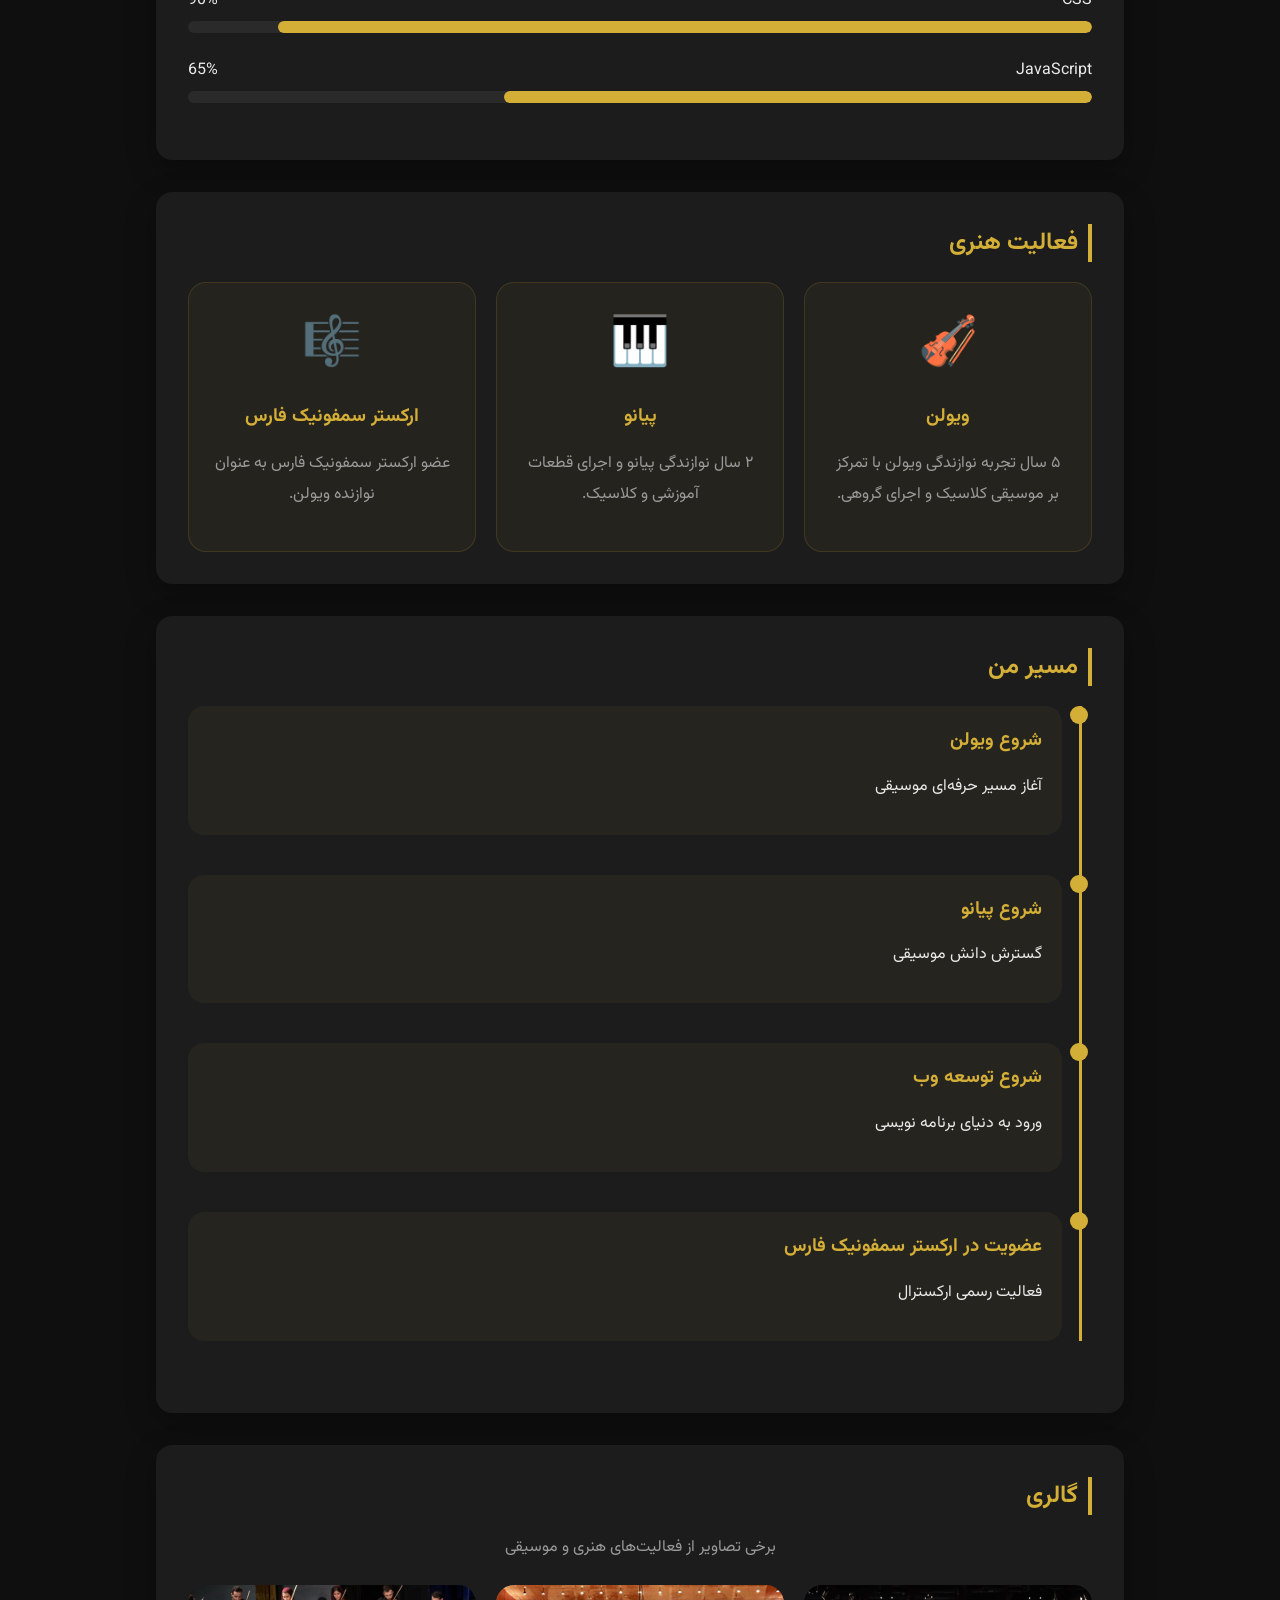
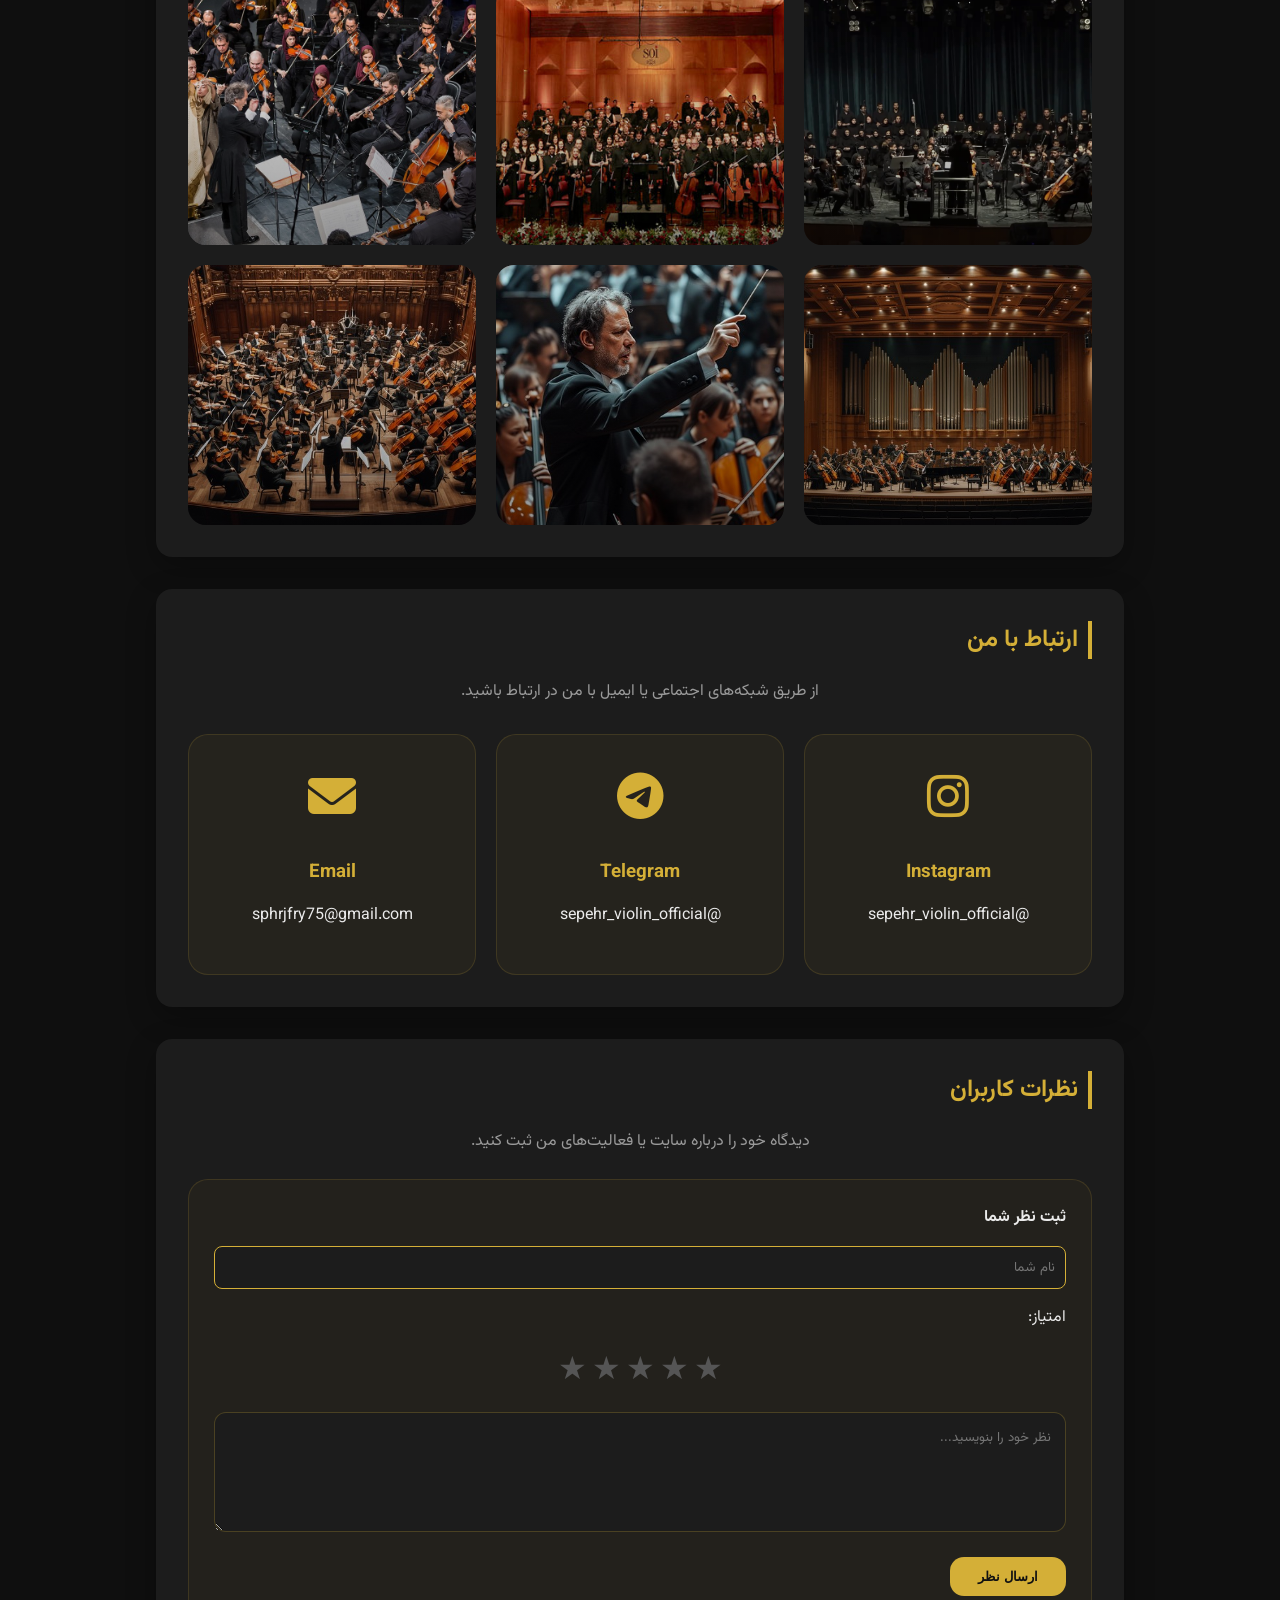
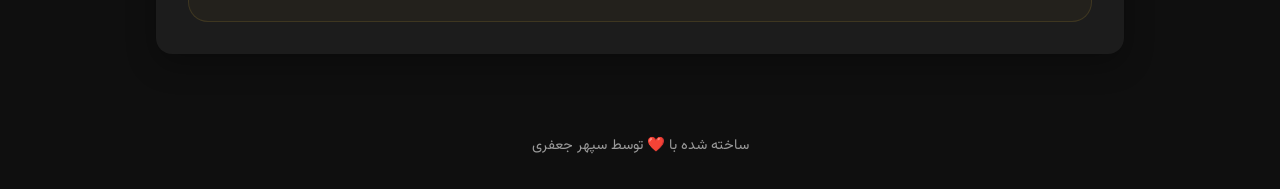
==== commit 2ff15c6f: "Update index.html" ====
--- a/index.html
+++ b/index.html
@@ -23,9 +23,9 @@
   <!-- Fonts -->
   <link href="https://fonts.googleapis.com/css2?family=Vazirmatn:wght@300;400;600;800&display=swap" rel="stylesheet" />
   <!-- Favicon -->
-  <link rel="icon" type="image/png" href="./assets/images/SJ-logo.png" />
+  <link rel="icon" type="image/png" href="SJ-logo.png" />
   <link rel="stylesheet" href="https://cdnjs.cloudflare.com/ajax/libs/font-awesome/6.5.1/css/all.min.css" />
-  <link rel="stylesheet" href="./assets/css/style.css">
+  <link rel="stylesheet" href="style.css">
 </head>
 
 <body>
@@ -37,7 +37,7 @@
 
     <div class="profile-wrapper">
       <div class="profile-image">
-        <img src="./assets/images/sepehr2.jpg" alt="profile" />
+        <img src="sepehr2.jpg" alt="profile" />
       </div>
 
       <h1 class="hero-title" id="heroName">سپهر جعفری</h1>
@@ -229,27 +229,27 @@
 
       <div class="gallery-grid">
         <div class="gallery-item">
-          <img src="./assets/images/orchestra1.jpg" alt="Sepehr Jafari" />
-        </div>
-
-        <div class="gallery-item">
-          <img src="./assets/images/orchestra2.jpg" alt="Sepehr Jafari" />
-        </div>
-
-        <div class="gallery-item">
-          <img src="./assets/images/orchestra3.jpg" alt="Sepehr Jafari" />
-        </div>
-
-        <div class="gallery-item">
-          <img src="./assets/images/orchestra4.jpg" alt="Sepehr Jafari" />
-        </div>
-
-        <div class="gallery-item">
-          <img src="./assets/images/orchestra5.jpg" alt="Sepehr Jafari" />
-        </div>
-
-        <div class="gallery-item">
-          <img src="./assets/images/orchestra6.jpg" alt="Sepehr Jafari" />
+          <img src="orchestra1.jpg" alt="Sepehr Jafari" />
+        </div>
+
+        <div class="gallery-item">
+          <img src="orchestra2.jpg" alt="Sepehr Jafari" />
+        </div>
+
+        <div class="gallery-item">
+          <img src="orchestra3.jpg" alt="Sepehr Jafari" />
+        </div>
+
+        <div class="gallery-item">
+          <img src="orchestra4.jpg" alt="Sepehr Jafari" />
+        </div>
+
+        <div class="gallery-item">
+          <img src="orchestra5.jpg" alt="Sepehr Jafari" />
+        </div>
+
+        <div class="gallery-item">
+          <img src="orchestra6.jpg" alt="Sepehr Jafari" />
         </div>
       </div>
     </section>
@@ -348,7 +348,7 @@
 
   <footer id="footerText">ساخته شده با ❤️ توسط سپهر جعفری</footer>
 
-  <script src="./assets/javascript/script.js"></script>
+  <script src="script.js"></script>
 </body>
 
 </html>
--- a/style.css
+++ b/style.css
@@ -0,0 +1,621 @@
+:root {
+      --bg: #0f0f0f;
+      --card: #1c1c1c;
+      --text: #eaeaea;
+      --gold: #d4af37;
+      --muted: #9a9a9a;
+    }
+
+    body.light {
+      --bg: #f5f5f5;
+      --card: #ffffff;
+      --text: #1a1a1a;
+      --gold: #b89b2e;
+      --muted: #666;
+    }
+
+    * {
+      box-sizing: border-box;
+    }
+
+    body {
+      margin: 0;
+      font-family: "Vazirmatn", sans-serif;
+      background: var(--bg);
+      color: var(--text);
+      transition:
+        background 0.4s,
+        color 0.4s;
+    }
+
+    header {
+      padding: 3rem 1rem;
+      text-align: center;
+      animation: fadeDown 1s ease;
+    }
+
+    header h1 {
+      font-size: 2.5rem;
+      margin: 0;
+      color: var(--gold);
+    }
+
+    header p {
+      margin-top: 0.8rem;
+      color: var(--muted);
+    }
+
+    .toggle {
+      position: fixed;
+      top: 20px;
+      left: 20px;
+      background: var(--card);
+      border: 1px solid var(--gold);
+      color: var(--gold);
+      padding: 0.5rem 1rem;
+      border-radius: 30px;
+      cursor: pointer;
+      transition: 0.3s;
+    }
+
+    .container {
+      max-width: 1000px;
+      margin: auto;
+      padding: 1rem;
+    }
+
+    .section {
+      background: var(--card);
+      border-radius: 16px;
+      padding: 2rem;
+      margin-bottom: 2rem;
+      box-shadow: 0 10px 30px rgba(0, 0, 0, 0.3);
+      animation: fadeUp 1s ease;
+    }
+
+    .section h2 {
+      margin-top: 0;
+      color: var(--gold);
+      border-right: 4px solid var(--gold);
+      padding-right: 10px;
+    }
+
+    .job {
+      margin-top: 1.5rem;
+      padding-right: 1rem;
+      border-right: 2px dashed var(--gold);
+      animation: slideIn 1.2s ease;
+    }
+
+    footer {
+      text-align: center;
+      padding: 2rem;
+      color: var(--muted);
+      font-size: 0.9rem;
+    }
+
+    @keyframes fadeUp {
+      from {
+        opacity: 0;
+        transform: translateY(30px);
+      }
+
+      to {
+        opacity: 1;
+        transform: translateY(0);
+      }
+    }
+
+    @keyframes fadeDown {
+      from {
+        opacity: 0;
+        transform: translateY(-30px);
+      }
+
+      to {
+        opacity: 1;
+        transform: translateY(0);
+      }
+    }
+
+    @keyframes slideIn {
+      from {
+        opacity: 0;
+        transform: translateX(40px);
+      }
+
+      to {
+        opacity: 1;
+        transform: translateX(0);
+      }
+    }
+
+    /* فرم نظرات */
+    form textarea {
+      width: 100%;
+      min-height: 80px;
+      border-radius: 8px;
+      padding: 10px;
+      background: var(--card);
+      color: var(--text);
+      border: 1px solid var(--gold);
+    }
+
+    form button {
+      background: var(--gold);
+      border: none;
+      padding: 10px 20px;
+      border-radius: 20px;
+      cursor: pointer;
+      color: var(--dark);
+      font-weight: bold;
+    }
+
+    #successMessage {
+      color: limegreen;
+      margin-top: 10px;
+      font-weight: bold;
+      display: none;
+    }
+
+    .hero {
+      min-height: 100vh;
+      display: flex;
+      justify-content: center;
+      align-items: center;
+      text-align: center;
+      padding: 40px 20px;
+      position: relative;
+      overflow: hidden;
+    }
+
+    .hero::before {
+      content: "";
+      position: absolute;
+      width: 700px;
+      height: 700px;
+      background: radial-gradient(circle,
+          rgba(212, 175, 55, 0.15),
+          transparent 70%);
+      top: -250px;
+      left: 50%;
+      transform: translateX(-50%);
+    }
+
+    .hero-buttons {
+      position: absolute;
+      top: 25px;
+      left: 25px;
+      display: flex;
+      gap: 10px;
+      z-index: 10;
+    }
+
+    .hero-buttons button {
+      background: var(--card);
+      border: 1px solid var(--gold);
+      color: var(--gold);
+      padding: 10px 15px;
+      border-radius: 50px;
+      cursor: pointer;
+      font-family: inherit;
+    }
+
+    .profile-wrapper {
+      position: relative;
+      z-index: 5;
+      max-width: 800px;
+    }
+
+    .profile-image {
+      width: 220px;
+      height: 220px;
+      border-radius: 50%;
+      margin: auto;
+      border: 4px solid var(--gold);
+      display: flex;
+      justify-content: center;
+      align-items: center;
+      background: #252525;
+      font-size: 1rem;
+      color: #888;
+      box-shadow: 0 0 40px rgba(212, 175, 55, 0.25);
+    }
+
+    .hero-title {
+      font-size: 3.8rem;
+      margin-top: 30px;
+      color: var(--gold);
+    }
+
+    .hero-subtitle {
+      font-size: 1.3rem;
+      font-weight: 400;
+      margin-top: -10px;
+      color: var(--muted);
+    }
+
+    .typing-container {
+      margin-top: 25px;
+      height: 40px;
+      font-size: 1.2rem;
+      font-weight: 700;
+      color: var(--gold);
+    }
+
+    .hero-description {
+      max-width: 650px;
+      margin: 25px auto;
+      font-size: 1.1rem;
+      line-height: 2;
+      color: var(--muted);
+    }
+
+    .social-links {
+      display: flex;
+      justify-content: center;
+      gap: 20px;
+      margin-top: 30px;
+    }
+
+    .social-btn {
+      width: 65px;
+      height: 65px;
+      border-radius: 50%;
+      display: flex;
+      justify-content: center;
+      align-items: center;
+      font-size: 1.7rem;
+      color: var(--gold);
+      border: 2px solid var(--gold);
+      text-decoration: none;
+      transition: 0.3s;
+    }
+
+    .social-btn:hover {
+      transform: translateY(-8px);
+      box-shadow: 0 0 25px rgba(212, 175, 55, 0.5);
+    }
+
+    @media (max-width: 768px) {
+      .hero-title {
+        font-size: 2.6rem;
+      }
+
+      .profile-image {
+        width: 170px;
+        height: 170px;
+      }
+
+      .hero-description {
+        font-size: 1rem;
+      }
+    }
+
+    .about-grid {
+      display: grid;
+      grid-template-columns: 1fr 1fr;
+      gap: 30px;
+      align-items: center;
+    }
+
+    .about-text p {
+      line-height: 2;
+      color: var(--muted);
+    }
+
+    .stats-grid {
+      display: grid;
+      grid-template-columns: repeat(2, 1fr);
+      gap: 15px;
+    }
+
+    .stat-card {
+      background: rgba(212, 175, 55, 0.08);
+      border: 1px solid rgba(212, 175, 55, 0.2);
+      padding: 25px;
+      border-radius: 16px;
+      text-align: center;
+    }
+
+    .stat-card span {
+      display: block;
+      font-size: 2rem;
+      font-weight: 800;
+      color: var(--gold);
+    }
+
+    .skill {
+      margin: 25px 0;
+    }
+
+    .skill-title {
+      display: flex;
+      justify-content: space-between;
+      margin-bottom: 8px;
+    }
+
+    .skill-bar {
+      height: 12px;
+      background: #2a2a2a;
+      border-radius: 30px;
+      overflow: hidden;
+    }
+
+    .skill-fill {
+      height: 100%;
+      background: var(--gold);
+      border-radius: 30px;
+    }
+
+    @media (max-width: 768px) {
+      .about-grid {
+        grid-template-columns: 1fr;
+      }
+    }
+
+    .music-grid {
+      display: grid;
+      grid-template-columns: repeat(auto-fit, minmax(250px, 1fr));
+      gap: 20px;
+    }
+
+    .music-card {
+      background: rgba(212, 175, 55, 0.05);
+      border: 1px solid rgba(212, 175, 55, 0.15);
+      padding: 25px;
+      border-radius: 18px;
+      text-align: center;
+      transition: 0.3s;
+    }
+
+    .music-card:hover {
+      transform: translateY(-8px);
+    }
+
+    .music-icon {
+      font-size: 3rem;
+      margin-bottom: 15px;
+    }
+
+    .music-card h3 {
+      color: var(--gold);
+    }
+
+    .music-card p {
+      color: var(--muted);
+      line-height: 1.9;
+    }
+
+    .timeline {
+      position: relative;
+      padding-right: 30px;
+    }
+
+    .timeline::before {
+      content: "";
+      position: absolute;
+      right: 10px;
+      top: 0;
+      width: 3px;
+      height: 100%;
+      background: var(--gold);
+    }
+
+    .timeline-item {
+      position: relative;
+      margin-bottom: 40px;
+    }
+
+    .timeline-dot {
+      position: absolute;
+      right: -26px;
+      width: 18px;
+      height: 18px;
+      background: var(--gold);
+      border-radius: 50%;
+    }
+
+    .timeline-content {
+      background: rgba(212, 175, 55, 0.05);
+      padding: 20px;
+      border-radius: 16px;
+    }
+
+    .timeline-content h3 {
+      margin-top: 0;
+      color: var(--gold);
+    }
+
+    .gallery-text {
+      text-align: center;
+      color: var(--muted);
+      margin-bottom: 25px;
+    }
+
+    .gallery-grid {
+      display: grid;
+      grid-template-columns: repeat(auto-fit, minmax(250px, 1fr));
+      gap: 20px;
+    }
+
+    .gallery-item {
+      overflow: hidden;
+      border-radius: 18px;
+      position: relative;
+    }
+
+    .gallery-item img {
+      width: 100%;
+      height: 260px;
+      object-fit: cover;
+      display: block;
+      transition: 0.5s;
+    }
+
+    .gallery-item:hover img {
+      transform: scale(1.08);
+    }
+
+    .gallery-item::after {
+      content: "";
+      position: absolute;
+      inset: 0;
+      background: linear-gradient(to top, rgba(0, 0, 0, 0.4), transparent);
+      pointer-events: none;
+    }
+
+    .comment-desc {
+      text-align: center;
+      color: var(--muted);
+      margin-bottom: 25px;
+    }
+
+    #commentForm {
+      background: rgba(212, 175, 55, 0.04);
+      border: 1px solid rgba(212, 175, 55, 0.15);
+      padding: 25px;
+      border-radius: 20px;
+    }
+
+    #commentForm input,
+    #commentForm textarea {
+      width: 100%;
+      padding: 14px;
+      border-radius: 12px;
+      border: 1px solid rgba(212, 175, 55, 0.25);
+      background: var(--card);
+      color: var(--text);
+      font-family: inherit;
+    }
+
+    #commentForm textarea {
+      min-height: 120px;
+      resize: vertical;
+    }
+
+    #commentForm button {
+      background: var(--gold);
+      color: #111;
+      padding: 12px 28px;
+      border: none;
+      border-radius: 14px;
+      cursor: pointer;
+      font-weight: 700;
+      transition: 0.3s;
+    }
+
+    #commentForm button:hover {
+      transform: translateY(-3px);
+    }
+
+    #successMessage {
+      text-align: center;
+      background: rgba(0, 255, 120, 0.08);
+      border: 1px solid rgba(0, 255, 120, 0.2);
+      padding: 15px;
+      border-radius: 12px;
+      margin-top: 15px;
+    }
+
+    .contact-text {
+      text-align: center;
+      color: var(--muted);
+      margin-bottom: 30px;
+    }
+
+    .contact-grid {
+      display: grid;
+      grid-template-columns: repeat(auto-fit, minmax(250px, 1fr));
+      gap: 20px;
+    }
+
+    .contact-card {
+      background: rgba(212, 175, 55, 0.05);
+      border: 1px solid rgba(212, 175, 55, 0.15);
+
+      border-radius: 20px;
+
+      padding: 30px;
+
+      text-align: center;
+
+      text-decoration: none;
+
+      color: var(--text);
+
+      transition: 0.3s;
+    }
+
+    .contact-card:hover {
+      transform: translateY(-10px);
+
+      box-shadow: 0 15px 30px rgba(212, 175, 55, 0.15);
+    }
+
+    .contact-icon {
+      font-size: 3rem;
+
+      margin-bottom: 15px;
+
+      color: var(--gold);
+    }
+
+    .contact-card h3 {
+      color: var(--gold);
+
+      margin-bottom: 10px;
+    }
+
+    .profile-image {
+      width: 160px;
+      height: 160px;
+      border-radius: 50%;
+      overflow: hidden;
+      border: 3px solid var(--gold);
+    }
+
+    .profile-image img {
+      width: 100%;
+      height: 100%;
+      object-fit: cover;
+    }
+
+    .rating {
+      display: flex;
+      flex-direction: row-reverse;
+      justify-content: center;
+      gap: 5px;
+    }
+
+    .rating input {
+      display: none;
+    }
+
+    .rating label {
+      font-size: 2rem;
+      cursor: pointer;
+      color: #555;
+      transition: .2s;
+    }
+
+    .rating label:hover,
+    .rating label:hover~label {
+      color: gold;
+    }
+
+    .rating input:checked~label {
+      color: gold;
+    }
+
+    body {
+      opacity: 0;
+      transform: translateY(20px);
+      transition:
+        opacity 0.8s ease,
+        transform 2s ease;
+    }
+
+    body.loaded {
+      opacity: 1;
+    }
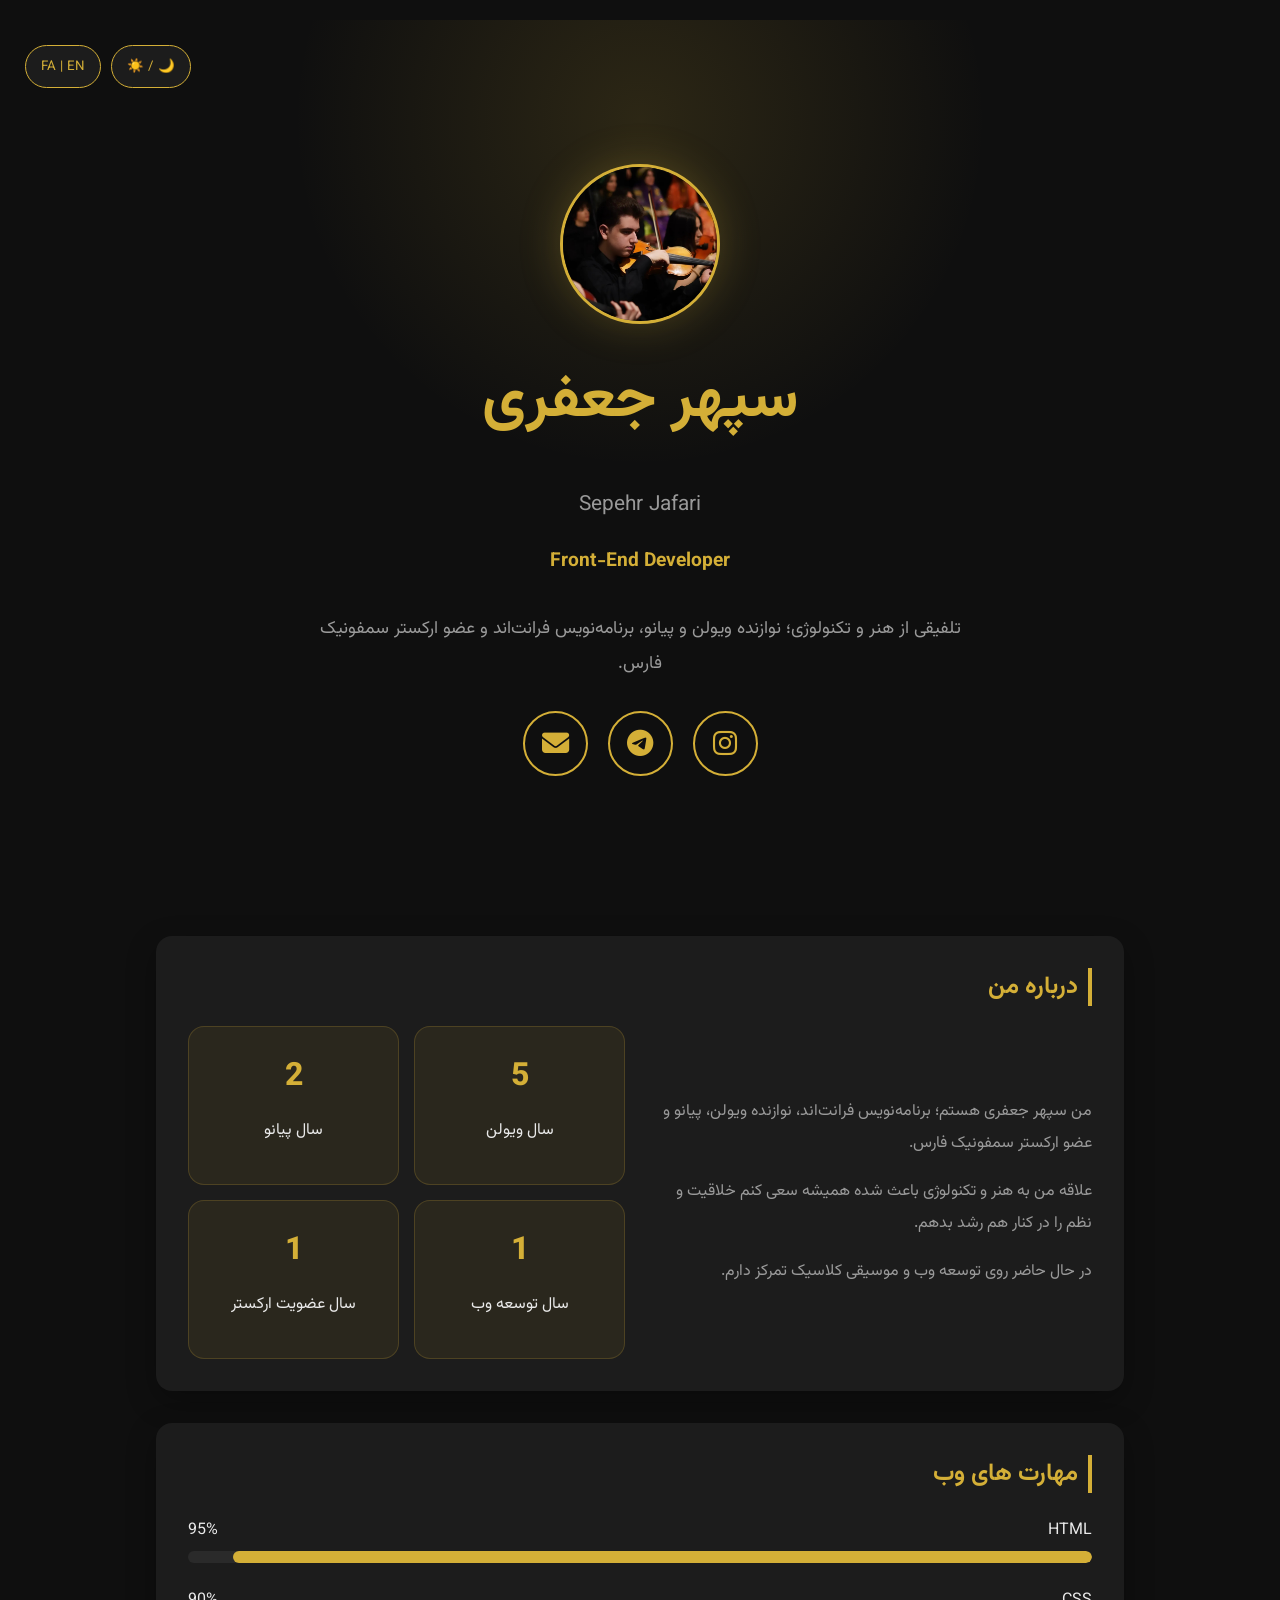
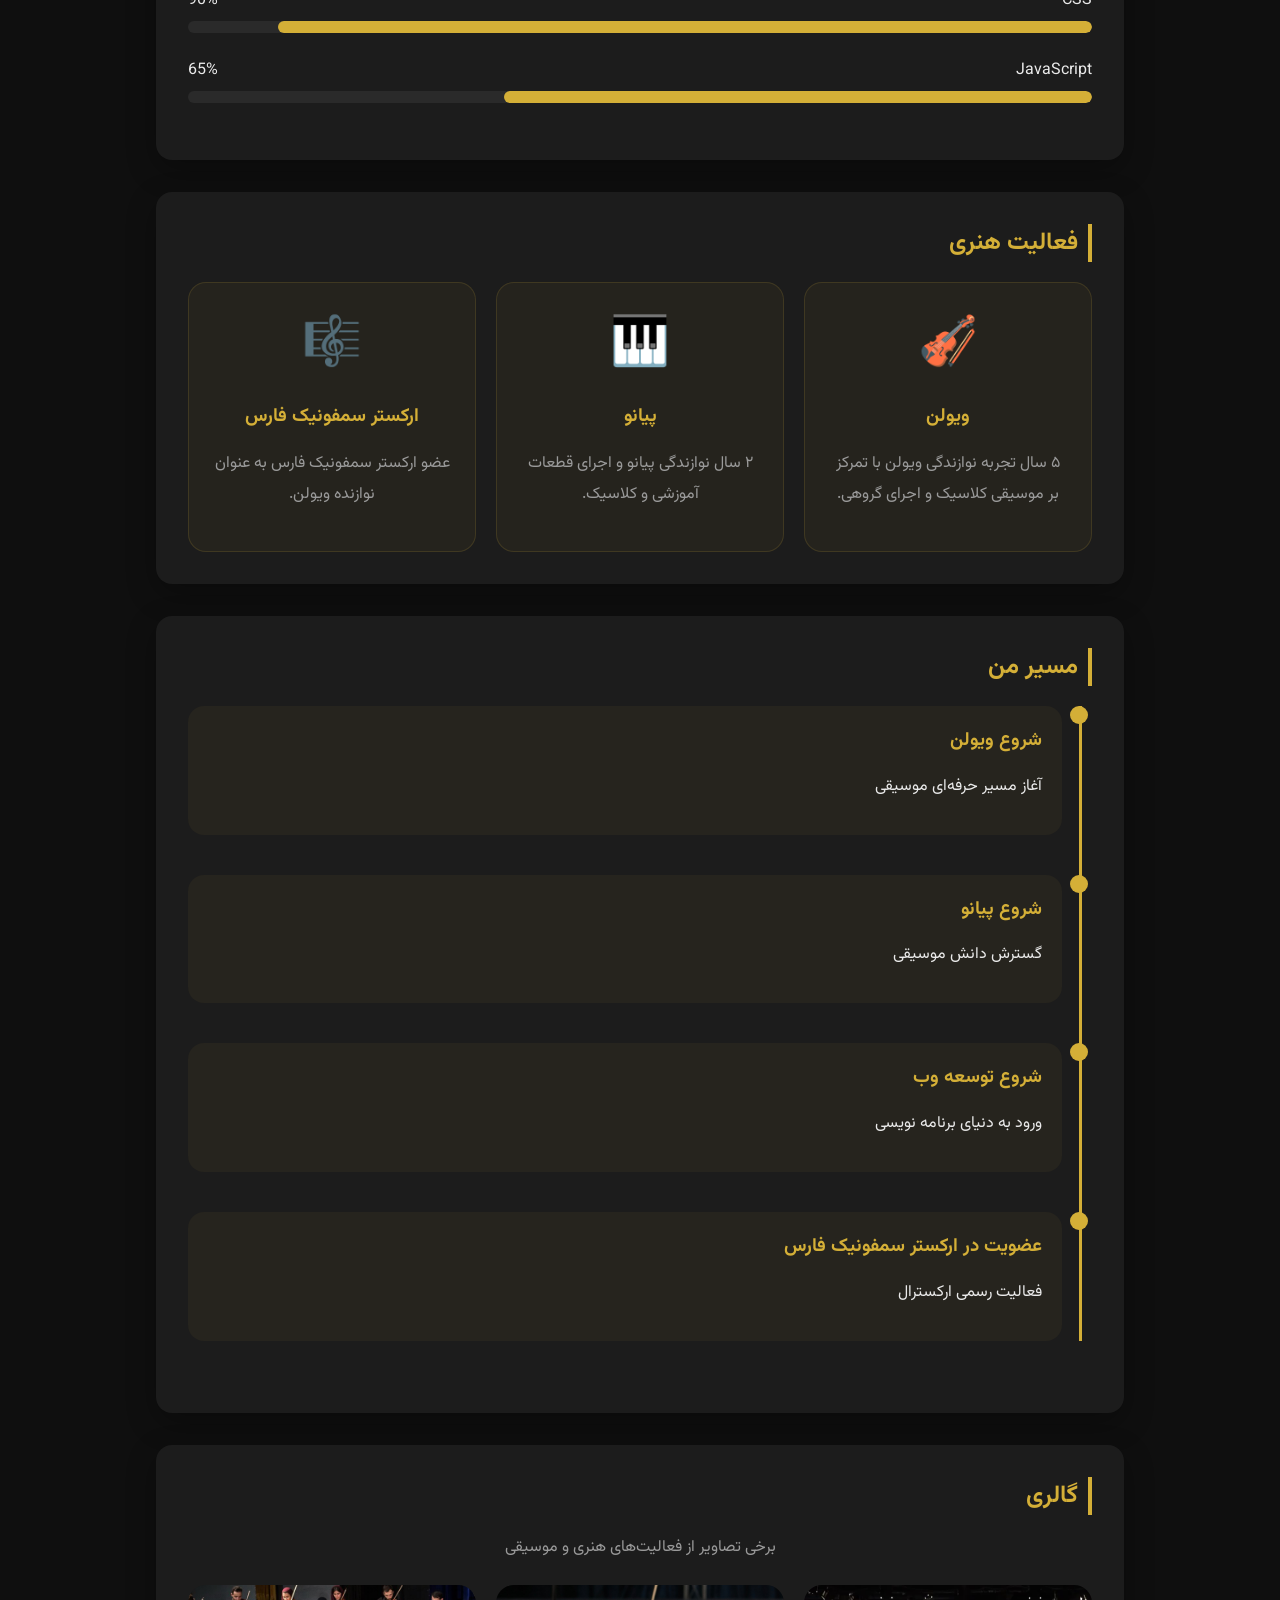
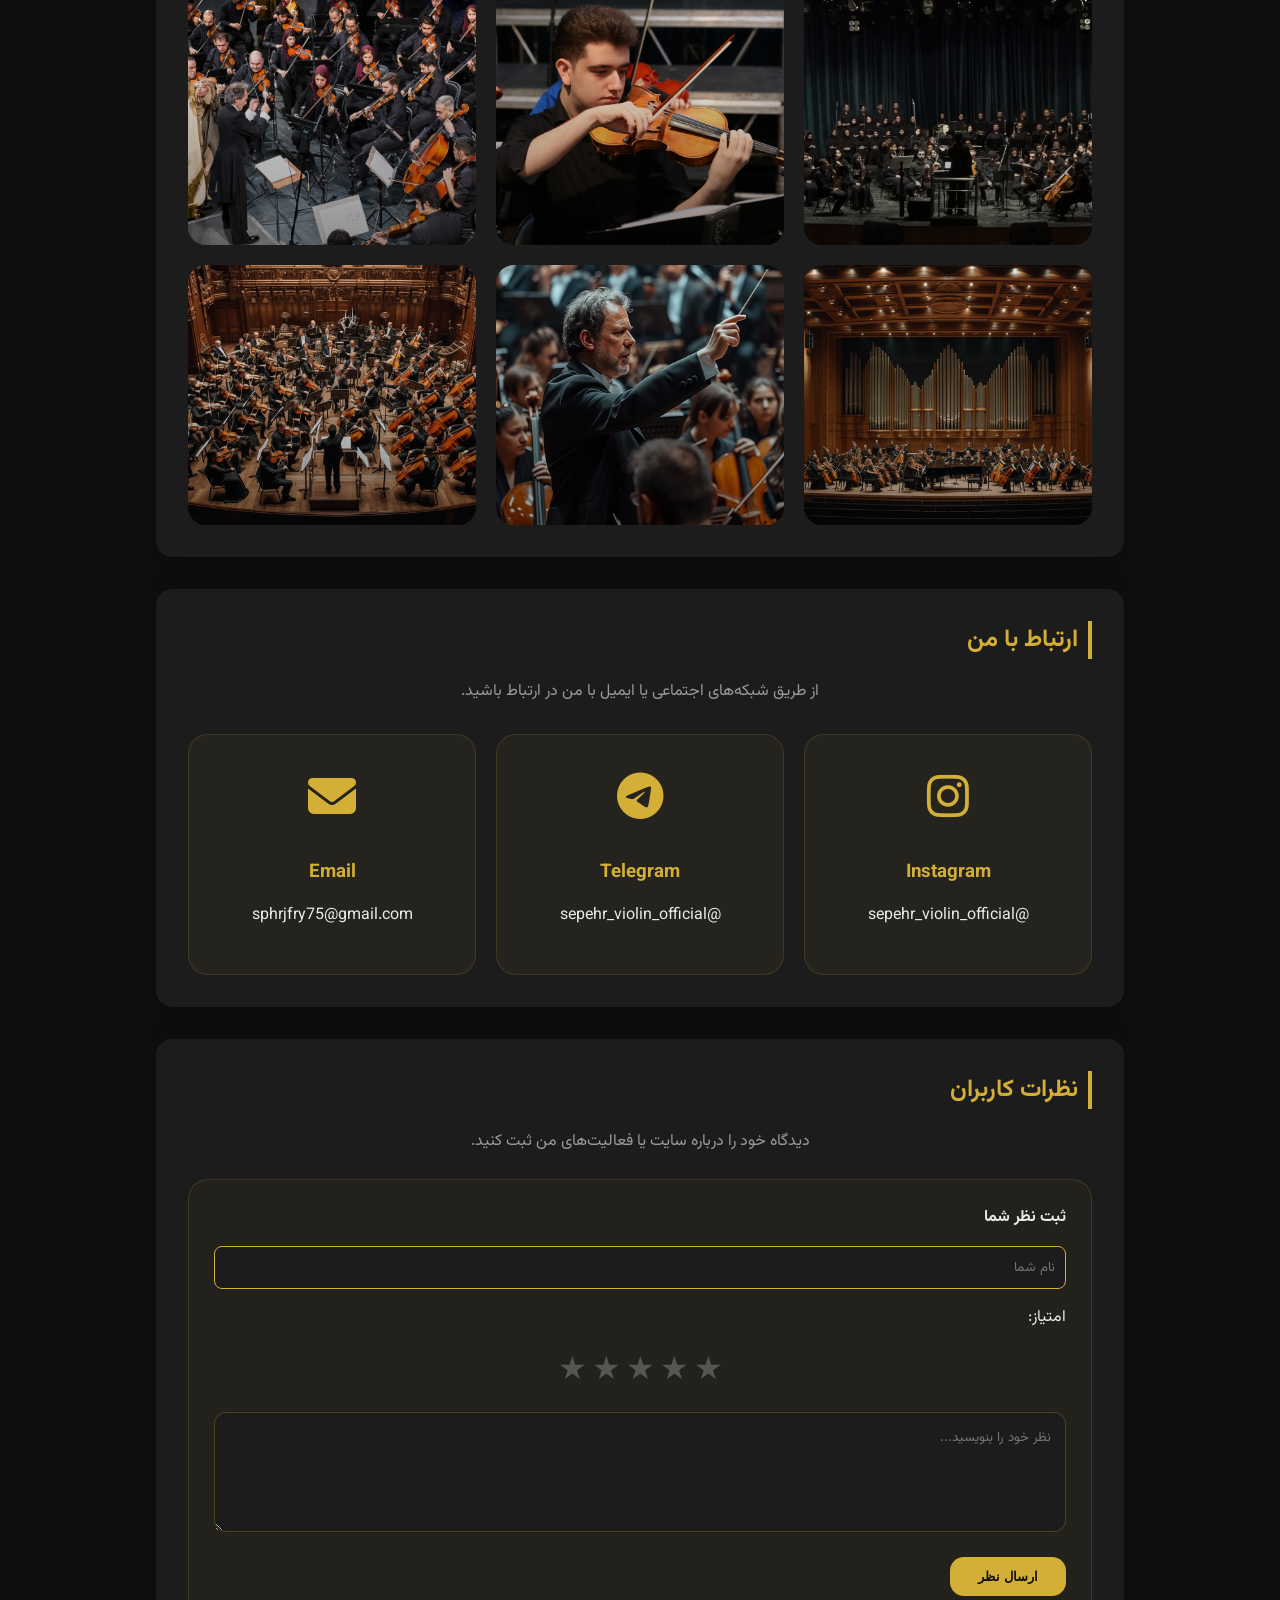
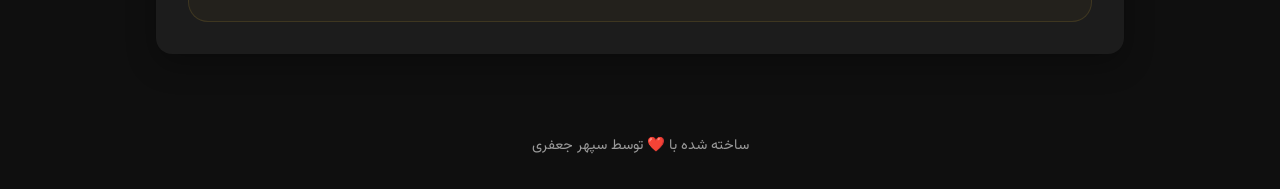
==== commit 52b7681f: "Update index.html" ====
--- a/index.html
+++ b/index.html
@@ -5,7 +5,7 @@
   <meta charset="UTF-8" />
   <meta name="viewport" content="width=device-width, initial-scale=1.0" />
   <title>رزومه سپهر جعفری | Sepehr Jafari</title>
-  <meta name="google-site-verification" content="eIqOypCG2LKyDLPdKROGvWo79_T2tNdqdO-DbBHqFkk" />
+  <meta name="google-site-verification" content="ZK2wuOzeRr2LqJ8RXQQLrnfOrFVLH0d0a2nVLDdTAMw" />
   <meta name="description"
     content="رزومه رسمی سپهر جعفری(Sepehr Jafari), برنامه نویس فرانت اند و نوازنده ویولن و پیانو.مشاهده سوابق و مهارت ها و راه های ارتباطی." />
   <meta name="keywords" content="سپهر جعفری,رزومه سپهر جعفری.Sepehr Jafari,برنامه نویس,ویولن,پیانو,فرانت اند" />
@@ -37,7 +37,7 @@
 
     <div class="profile-wrapper">
       <div class="profile-image">
-        <img src="sepehr2.jpg" alt="profile" />
+        <img src="sepehr-logo.jpg" alt="profile" />
       </div>
 
       <h1 class="hero-title" id="heroName">سپهر جعفری</h1>
